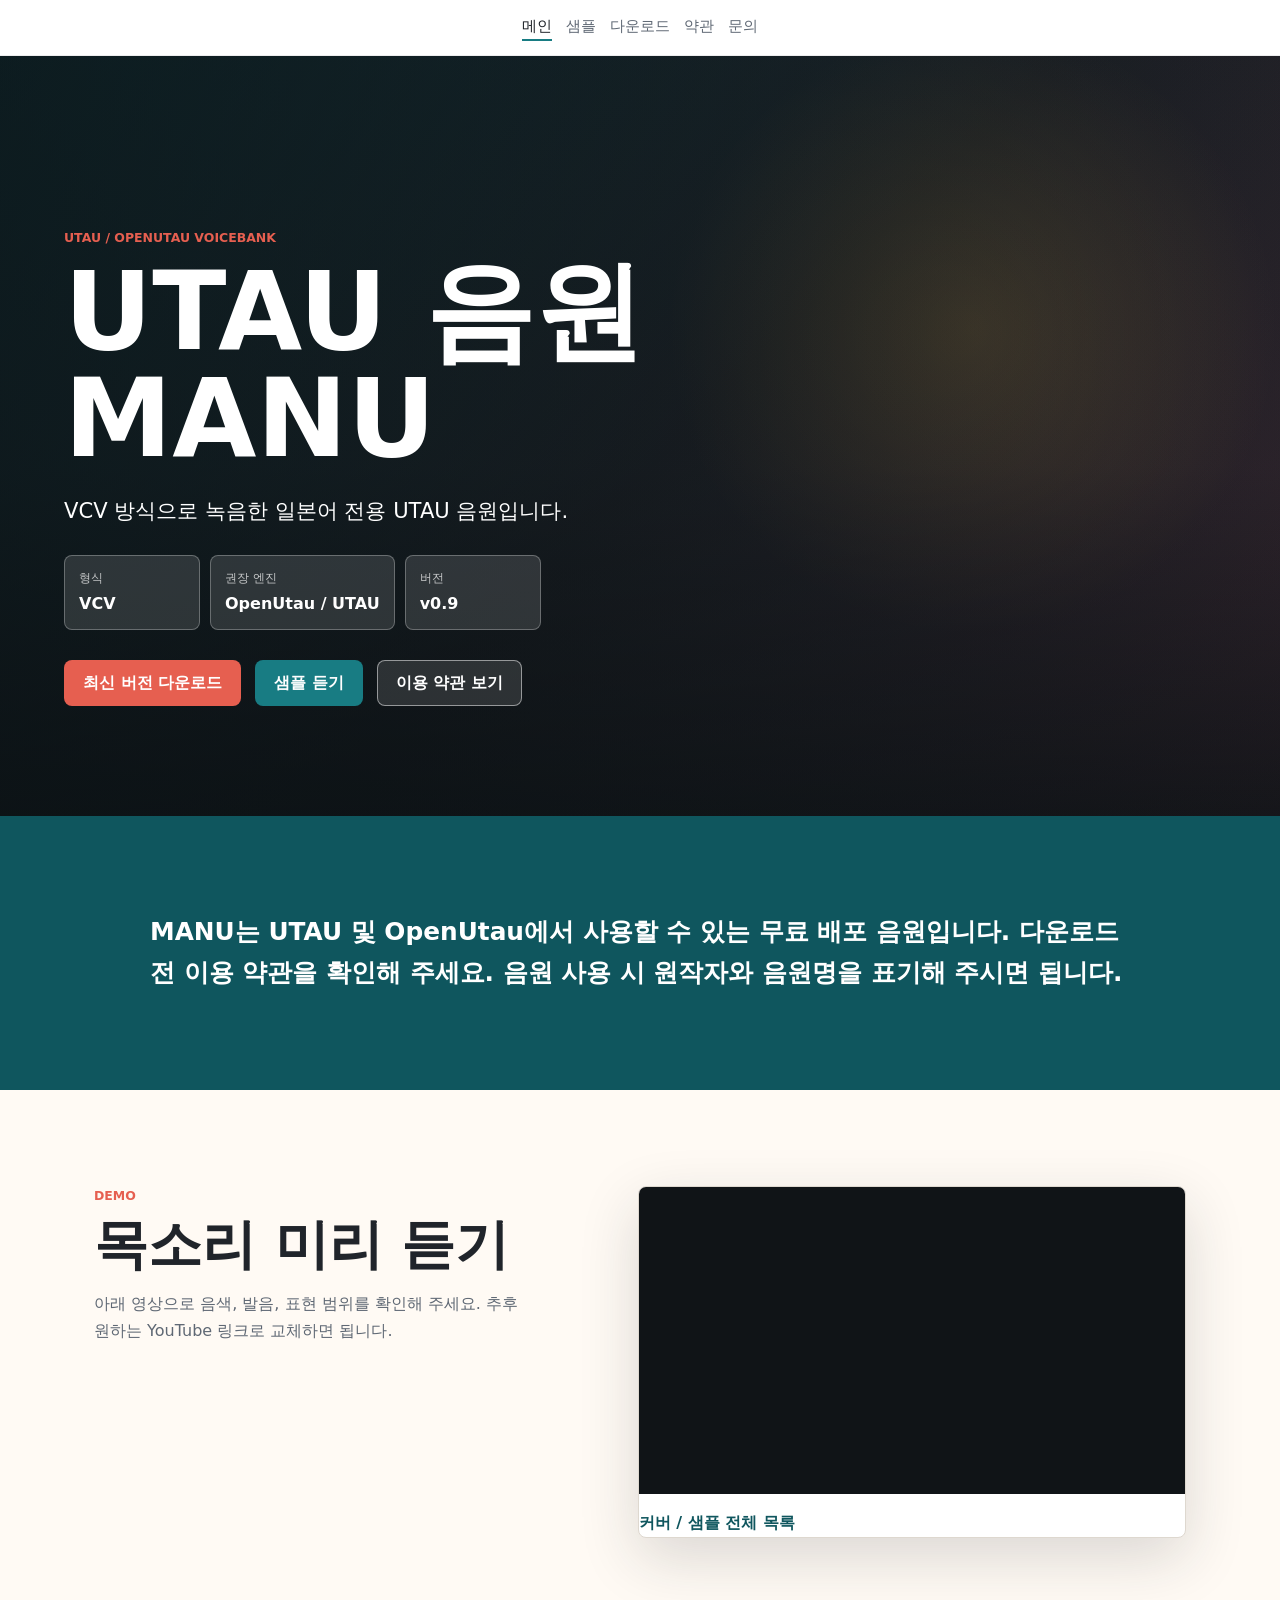
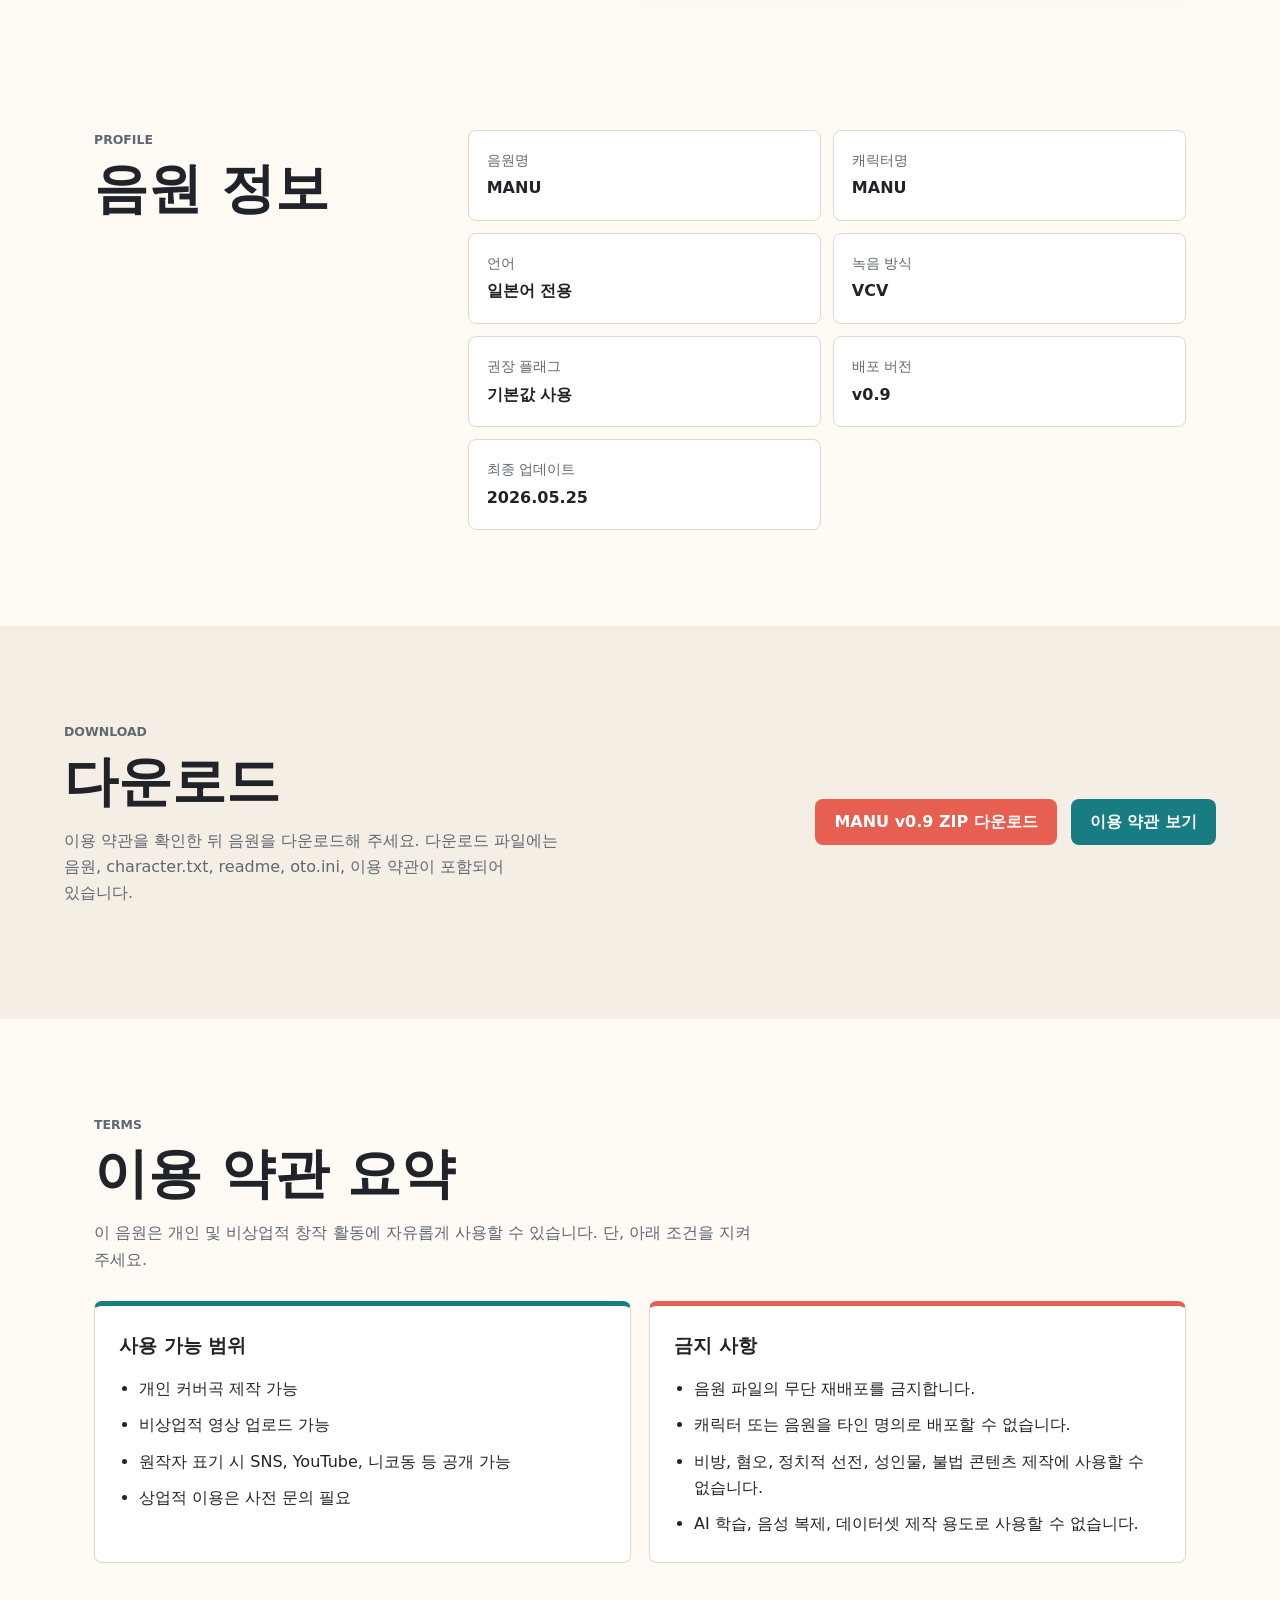
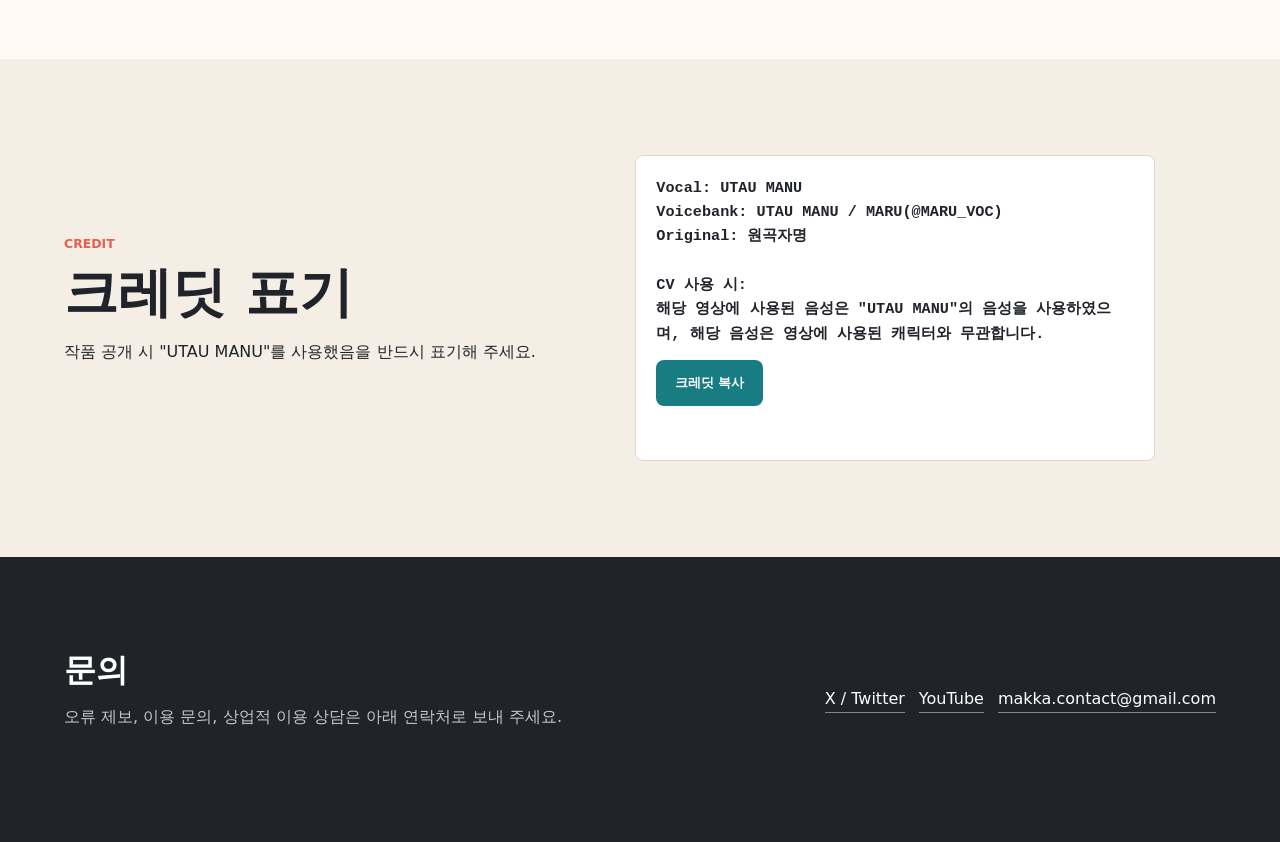
==== index.html @ 4cd12cfb "main" ====
<!doctype html>
<html lang="ko">
  <head>
    <meta charset="utf-8">
    <meta name="viewport" content="width=device-width, initial-scale=1">
    <title>UTAU 음원 MANU 배포</title>
    <meta
      name="description"
      content="UTAU 및 OpenUtau에서 사용할 수 있는 MANU 음원 배포 페이지입니다. 샘플, 다운로드, 이용 약관을 확인하세요."
    >
    <link rel="icon" href="data:image/svg+xml,%3Csvg xmlns='http://www.w3.org/2000/svg' viewBox='0 0 64 64'%3E%3Crect width='64' height='64' rx='12' fill='%23187c83'/%3E%3Cpath d='M20 41V19h7v8h10v-8h7v22h-7v-8H27v8z' fill='white'/%3E%3C/svg%3E">
    <link rel="stylesheet" href="styles.css?v=20260525-header">
  </head>
  <body>
    <header class="site-header">
      <nav class="site-nav" aria-label="주요 메뉴">
        <a href="index.html" aria-current="page">메인</a>
        <a href="sample.html">샘플</a>
        <a href="download.html">다운로드</a>
        <a href="terms.html">약관</a>
        <a href="#contact">문의</a>
      </nav>
    </header>

    <main id="top">
      <section class="hero" aria-labelledby="hero-title">
        <div class="hero-scrim" aria-hidden="true"></div>
        <div class="hero-content">
          <p class="eyebrow">UTAU / OpenUtau Voicebank</p>
          <h1 id="hero-title">UTAU 음원 MANU</h1>
          <p class="hero-copy">
            VCV 방식으로 녹음한 일본어 전용 UTAU 음원입니다.
          </p>
          <dl class="hero-meta" aria-label="음원 요약 정보">
            <div>
              <dt>형식</dt>
              <dd>VCV</dd>
            </div>
            <div>
              <dt>권장 엔진</dt>
              <dd>OpenUtau / UTAU</dd>
            </div>
            <div>
              <dt>버전</dt>
              <dd>v0.9</dd>
            </div>
          </dl>
          <div class="hero-actions" aria-label="주요 동작">
            <a class="button primary" href="download.html">최신 버전 다운로드</a>
            <a class="button secondary" href="sample.html">샘플 듣기</a>
            <a class="button ghost" href="terms.html">이용 약관 보기</a>
          </div>
        </div>
      </section>

      <section class="intro band" aria-label="배포 안내">
        <p>
          MANU는 UTAU 및 OpenUtau에서 사용할 수 있는 무료 배포 음원입니다.
          다운로드 전 이용 약관을 확인해 주세요. 음원 사용 시 원작자와 음원명을 표기해 주시면 됩니다.
        </p>
      </section>

      <section class="section two-column" id="demo" aria-labelledby="demo-title">
        <div>
          <p class="eyebrow">Demo</p>
          <h2 id="demo-title">목소리 미리 듣기</h2>
          <p class="section-copy">
            아래 영상으로 음색, 발음, 표현 범위를 확인해 주세요. 추후 원하는 YouTube 링크로 교체하면 됩니다.
          </p>
        </div>
        <div class="demo-panel">
          <div class="video-frame">
            <iframe
              width="560"
              height="315"
              src="https://www.youtube.com/embed/"
              title="MANU_DEMO"
              frameborder="0"
              allow="accelerometer; autoplay; clipboard-write; encrypted-media; gyroscope; picture-in-picture; web-share"
              referrerpolicy="strict-origin-when-cross-origin"
              allowfullscreen
            ></iframe>
          </div>
          <div class="link-row">
            <a href="sample.html" aria-label="MANU 커버 및 샘플 전체 목록 보기">커버 / 샘플 전체 목록</a>
          </div>
        </div>
      </section>

      <section class="section info-grid" aria-labelledby="info-title">
        <div class="section-heading">
          <p class="eyebrow">Profile</p>
          <h2 id="info-title">음원 정보</h2>
        </div>
        <dl class="spec-list">
          <div><dt>음원명</dt><dd>MANU</dd></div>
          <div><dt>캐릭터명</dt><dd>MANU</dd></div>
          <div><dt>언어</dt><dd>일본어 전용</dd></div>
          <div><dt>녹음 방식</dt><dd>VCV</dd></div>
          <div><dt>권장 플래그</dt><dd>기본값 사용</dd></div>
          <div><dt>배포 버전</dt><dd>v0.9</dd></div>
          <div><dt>최종 업데이트</dt><dd>2026.05.25</dd></div>
        </dl>
      </section>

      <section class="section download-band" id="download" aria-labelledby="download-title">
        <div>
          <p class="eyebrow">Download</p>
          <h2 id="download-title">다운로드</h2>
          <p>
            이용 약관을 확인한 뒤 음원을 다운로드해 주세요. 다운로드 파일에는 음원, character.txt,
            readme, oto.ini, 이용 약관이 포함되어 있습니다.
          </p>
        </div>
        <div class="download-actions">
          <a class="button primary" href="download.html">
            MANU v0.9 ZIP 다운로드
          </a>
          <a class="button secondary" href="terms.html">이용 약관 보기</a>
        </div>
      </section>

      <section class="section terms" id="terms" aria-labelledby="terms-title">
        <div class="section-heading">
          <p class="eyebrow">Terms</p>
          <h2 id="terms-title">이용 약관 요약</h2>
          <p>
            이 음원은 개인 및 비상업적 창작 활동에 자유롭게 사용할 수 있습니다. 단, 아래 조건을 지켜 주세요.
          </p>
        </div>
        <div class="terms-grid">
          <article class="rule-card allowed">
            <h3>사용 가능 범위</h3>
            <ul>
              <li>개인 커버곡 제작 가능</li>
              <li>비상업적 영상 업로드 가능</li>
              <li>원작자 표기 시 SNS, YouTube, 니코동 등 공개 가능</li>
              <li>상업적 이용은 사전 문의 필요</li>
            </ul>
          </article>
          <article class="rule-card denied">
            <h3>금지 사항</h3>
            <ul>
              <li>음원 파일의 무단 재배포를 금지합니다.</li>
              <li>캐릭터 또는 음원을 타인 명의로 배포할 수 없습니다.</li>
              <li>비방, 혐오, 정치적 선전, 성인물, 불법 콘텐츠 제작에 사용할 수 없습니다.</li>
              <li>AI 학습, 음성 복제, 데이터셋 제작 용도로 사용할 수 없습니다.</li>
            </ul>
          </article>
        </div>
      </section>

      <section class="section credit-band" aria-labelledby="credit-title">
        <div>
          <p class="eyebrow">Credit</p>
          <h2 id="credit-title">크레딧 표기</h2>
          <p>작품 공개 시 "UTAU MANU"를 사용했음을 반드시 표기해 주세요.</p>
        </div>
        <div class="credit-box">
          <pre id="creditText">Vocal: UTAU MANU
Voicebank: UTAU MANU / MARU(@MARU_VOC)
Original: 원곡자명

CV 사용 시:
해당 영상에 사용된 음성은 "UTAU MANU"의 음성을 사용하였으며, 해당 음성은 영상에 사용된 캐릭터와 무관합니다.</pre>
          <button class="button secondary" type="button" id="copyCredit">크레딧 복사</button>
          <p class="copy-status" id="copyStatus" role="status" aria-live="polite"></p>
        </div>
      </section>
    </main>

    <footer class="site-footer" id="contact">
      <div>
        <h2>문의</h2>
        <p>오류 제보, 이용 문의, 상업적 이용 상담은 아래 연락처로 보내 주세요.</p>
      </div>
      <address class="contact-links">
        <a href="https://x.com/MARU_VOC" target="_blank" rel="noreferrer">X / Twitter</a>
        <a href="https://www.youtube.com/" target="_blank" rel="noreferrer">YouTube</a>
        <a href="mailto:makka.contact@gmail.com">makka.contact@gmail.com</a>
      </address>
    </footer>

    <script src="script.js?v=20260525-filecheck"></script>
  </body>
</html>
---- styles.css ----
:root {
  --ink: #20242a;
  --muted: #5f6874;
  --paper: #fffaf4;
  --panel: #ffffff;
  --teal: #187c83;
  --teal-deep: #0f565e;
  --coral: #e65f50;
  --yellow: #f2bd4b;
  --line: #ded8cf;
  --shadow: 0 20px 60px rgba(32, 36, 42, 0.16);
}

* {
  box-sizing: border-box;
}

html {
  scroll-behavior: smooth;
}

body {
  margin: 0;
  color: var(--ink);
  background: var(--paper);
  font-family: "Pretendard", "Noto Sans KR", "Apple SD Gothic Neo", system-ui, sans-serif;
  line-height: 1.65;
  opacity: 1;
  transform: translateY(0);
  transition:
    opacity 220ms ease,
    transform 220ms ease;
}

@starting-style {
  body {
    opacity: 0;
    transform: translateY(8px);
  }
}

body.is-leaving {
  opacity: 0;
  transform: translateY(-8px);
}

html.is-glitching::before,
html.is-glitching::after {
  position: fixed;
  inset: 0;
  z-index: 9999;
  content: "";
  pointer-events: none;
}

html.is-glitching::before {
  background:
    linear-gradient(90deg, rgba(230, 95, 80, 0.18), transparent 18%, rgba(24, 124, 131, 0.2) 48%, transparent 74%),
    repeating-linear-gradient(0deg, transparent 0 7px, rgba(255, 255, 255, 0.14) 8px, transparent 10px);
  mix-blend-mode: screen;
  opacity: 0.16;
  animation: glitch-flash 220ms steps(2, end) forwards;
}

html.is-glitching::after {
  background:
    linear-gradient(90deg, transparent 0 10%, rgba(255, 255, 255, 0.28) 11%, transparent 13%),
    linear-gradient(90deg, rgba(114, 213, 207, 0.2), rgba(230, 95, 80, 0.16));
  clip-path: inset(42% 0 44% 0);
  opacity: 0.12;
  transform: translateX(-10px);
  animation: glitch-slice 220ms steps(3, end) forwards;
}

@keyframes glitch-flash {
  0% {
    opacity: 0.18;
    transform: translateX(0);
  }

  32% {
    opacity: 0.38;
    transform: translateX(3px);
  }

  58% {
    opacity: 0.22;
    transform: translateX(-2px);
  }

  100% {
    opacity: 0;
    transform: translateX(0);
  }
}

@keyframes glitch-slice {
  0% {
    opacity: 0.12;
    clip-path: inset(18% 0 74% 0);
    transform: translateX(-10px);
  }

  38% {
    opacity: 0.42;
    clip-path: inset(44% 0 43% 0);
    transform: translateX(12px);
  }

  72% {
    opacity: 0.22;
    clip-path: inset(64% 0 26% 0);
    transform: translateX(-6px);
  }

  100% {
    opacity: 0;
    clip-path: inset(42% 0 44% 0);
    transform: translateX(0);
  }
}

a {
  color: inherit;
  text-decoration: none;
}

a:hover {
  text-decoration: underline;
}

:focus-visible {
  outline: 3px solid var(--yellow);
  outline-offset: 4px;
}

.site-header {
  position: sticky;
  top: 0;
  z-index: 20;
  display: flex;
  align-items: center;
  justify-content: center;
  gap: 24px;
  padding: 14px clamp(18px, 4vw, 56px);
  background: #fff;
  border-bottom: 1px solid rgba(32, 36, 42, 0.08);
  backdrop-filter: blur(14px);
}

.site-nav,
.hero-actions,
.download-actions,
.link-row,
.contact-links {
  display: flex;
  align-items: center;
  gap: 14px;
}

.site-nav {
  flex-wrap: wrap;
  justify-content: center;
  font-size: 0.95rem;
  color: var(--muted);
}

.site-nav a {
  border-bottom: 2px solid transparent;
  transition:
    border-color 180ms ease,
    color 180ms ease;
}

.site-nav a:hover,
.site-nav a[aria-current="page"] {
  color: var(--ink);
  border-color: var(--teal);
  text-decoration: none;
}

.hero {
  position: relative;
  min-height: min(760px, calc(100svh - 64px));
  display: grid;
  align-items: end;
  overflow: hidden;
  background:
    radial-gradient(circle at 76% 36%, rgba(242, 189, 75, 0.22), transparent 28%),
    linear-gradient(135deg, #123c43 0%, #20242a 52%, #3e2933 100%);
}

.hero-scrim {
  position: absolute;
  inset: 0;
  width: 100%;
  height: 100%;
}

.hero-scrim {
  background:
    linear-gradient(90deg, rgba(11, 17, 20, 0.72) 0%, rgba(11, 17, 20, 0.48) 46%, rgba(11, 17, 20, 0.16) 100%),
    linear-gradient(0deg, rgba(11, 17, 20, 0.76) 0%, rgba(11, 17, 20, 0.08) 46%);
}

.hero-content {
  position: relative;
  max-width: 980px;
  padding: clamp(54px, 9vw, 110px) clamp(20px, 5vw, 72px);
  color: #fff;
}

.eyebrow {
  margin: 0 0 10px;
  color: var(--coral);
  font-size: 0.78rem;
  font-weight: 800;
  letter-spacing: 0;
  text-transform: uppercase;
}

h1,
h2,
h3,
p,
li,
dt,
dd {
  word-break: keep-all;
  overflow-wrap: normal;
}

a,
button,
.button,
.site-nav a {
  word-break: keep-all;
  overflow-wrap: normal;
  white-space: nowrap;
}

h1 {
  max-width: 900px;
  margin: 0;
  font-size: clamp(3rem, 10vw, 6.8rem);
  line-height: 0.98;
  letter-spacing: 0;
}

h2 {
  margin: 0;
  font-size: clamp(2rem, 4.5vw, 3.35rem);
  line-height: 1.1;
  letter-spacing: 0;
}

h3 {
  margin: 0 0 8px;
  font-size: 1.2rem;
}

.hero-copy {
  max-width: 680px;
  margin: 22px 0 0;
  font-size: clamp(1.05rem, 2vw, 1.32rem);
}

.hero-meta {
  display: flex;
  flex-wrap: wrap;
  gap: 10px;
  margin: 26px 0 0;
}

.hero-meta div {
  min-width: 136px;
  padding: 12px 14px;
  background: rgba(255, 255, 255, 0.13);
  border: 1px solid rgba(255, 255, 255, 0.28);
  border-radius: 8px;
}

.hero-meta dt {
  color: rgba(255, 255, 255, 0.72);
  font-size: 0.78rem;
}

.hero-meta dd {
  margin: 2px 0 0;
  font-weight: 800;
}

.button {
  display: inline-flex;
  min-height: 46px;
  align-items: center;
  justify-content: center;
  padding: 11px 18px;
  border: 1px solid transparent;
  border-radius: 8px;
  font-weight: 800;
  text-align: center;
  line-height: 1.25;
  cursor: pointer;
}

.button[aria-disabled="true"] {
  cursor: not-allowed;
  opacity: 0.48;
}

.primary {
  color: #fff;
  background: var(--coral);
}

.secondary {
  color: #fff;
  background: var(--teal);
}

.ghost {
  color: #fff;
  border-color: rgba(255, 255, 255, 0.5);
  background: rgba(255, 255, 255, 0.12);
}

.ghost.dark {
  color: var(--ink);
  border-color: var(--line);
  background: transparent;
}

.hero-actions,
.download-actions {
  flex-wrap: wrap;
  margin-top: 30px;
}

.band,
.section,
.site-footer {
  padding: clamp(56px, 8vw, 96px) clamp(20px, 5vw, 72px);
}

.intro {
  background: var(--teal-deep);
  color: #fff;
}

.intro p {
  max-width: 980px;
  margin: 0 auto;
  font-size: clamp(1.1rem, 2.2vw, 1.55rem);
  font-weight: 700;
}

.section {
  max-width: 1220px;
  margin: 0 auto;
}

.two-column {
  display: grid;
  grid-template-columns: minmax(0, 0.86fr) minmax(300px, 1fr);
  gap: clamp(28px, 6vw, 72px);
  align-items: start;
}

.section-copy,
.section-heading p,
.download-band p,
.site-footer p {
  max-width: 680px;
  color: var(--muted);
}

.demo-panel,
.rule-card,
.credit-box,
.admin-panel,
.sample-form {
  background: var(--panel);
  border: 1px solid var(--line);
  border-radius: 8px;
  box-shadow: var(--shadow);
}

.demo-panel {
  overflow: hidden;
}

.sample-list {
  display: grid;
  gap: 18px;
}

.sample-card {
  overflow: hidden;
}

.sample-card-body {
  padding: 18px;
}

.sample-card-body h2 {
  font-size: clamp(1.28rem, 2vw, 1.72rem);
}

.sample-card-body p {
  margin: 8px 0 0;
  color: var(--muted);
}

.sample-card-meta {
  display: block;
  margin-top: 10px;
  color: var(--teal-deep);
  font-size: 0.86rem;
  font-weight: 800;
}

.video-frame {
  aspect-ratio: 16 / 9;
  width: 100%;
  background: #101417;
}

.video-frame iframe {
  display: block;
  width: 100%;
  height: 100%;
  border: 0;
}

.link-row {
  flex-wrap: wrap;
  margin-top: 16px;
  color: var(--teal-deep);
  font-weight: 800;
}

.info-grid {
  display: grid;
  grid-template-columns: minmax(220px, 0.42fr) minmax(0, 1fr);
  gap: clamp(28px, 6vw, 72px);
}

.spec-list {
  display: grid;
  grid-template-columns: repeat(2, minmax(0, 1fr));
  gap: 12px;
  margin: 0;
}

.spec-list div {
  padding: 18px;
  background: #fff;
  border: 1px solid var(--line);
  border-radius: 8px;
}

.spec-list dt {
  color: var(--muted);
  font-size: 0.86rem;
}

.spec-list dd {
  margin: 4px 0 0;
  font-weight: 800;
}

.download-band,
.credit-band {
  max-width: none;
  display: grid;
  grid-template-columns: minmax(320px, 0.86fr) minmax(360px, 1fr);
  gap: clamp(28px, 6vw, 72px);
  align-items: center;
  background: #f4eee4;
}

.download-actions {
  min-width: 0;
  justify-content: flex-end;
  margin: 0;
}

.download-gate {
  flex-basis: 100%;
  max-width: none;
  margin: 0;
  color: var(--teal-deep);
  font-size: 0.92rem;
  font-weight: 800;
}

.terms-grid {
  display: grid;
  grid-template-columns: repeat(2, minmax(0, 1fr));
  gap: 18px;
  margin-top: 28px;
}

.terms-summary {
  margin-bottom: 30px;
}

.terms-document {
  display: grid;
  gap: 18px;
  margin-top: 30px;
}

.terms-block {
  padding: clamp(20px, 4vw, 32px);
  background: #fff;
  border: 1px solid var(--line);
  border-radius: 8px;
}

.terms-block h2 {
  font-size: clamp(1.55rem, 3vw, 2.35rem);
}

.terms-block h3 {
  margin-top: 28px;
  color: var(--teal-deep);
}

.terms-block p,
.terms-block li {
  max-width: 980px;
}

.terms-block ul {
  margin: 14px 0 0;
  padding-left: 22px;
}

.terms-block li + li {
  margin-top: 10px;
}

.terms-block ul ul {
  margin-top: 8px;
}

.terms-block blockquote {
  margin: 16px 0 0;
  padding: 16px 18px;
  color: var(--ink);
  background: #f4eee4;
  border-left: 5px solid var(--teal);
  border-radius: 8px;
  font-weight: 800;
  word-break: keep-all;
}

.rule-card {
  padding: 24px;
  box-shadow: none;
}

.rule-card ul {
  margin: 14px 0 0;
  padding-left: 20px;
}

.rule-card li + li {
  margin-top: 10px;
}

.allowed {
  border-top: 5px solid var(--teal);
}

.denied {
  border-top: 5px solid var(--coral);
}

.credit-box {
  width: min(520px, 100%);
  padding: 20px;
  box-shadow: none;
}

pre {
  margin: 0 0 14px;
  white-space: pre-wrap;
  word-break: break-word;
  font: 700 0.95rem/1.6 "Consolas", "Courier New", monospace;
}

.copy-status {
  min-height: 1.5em;
  margin: 10px 0 0;
  color: var(--teal-deep);
  font-weight: 800;
}

.site-footer {
  display: flex;
  justify-content: space-between;
  gap: 30px;
  color: #fff;
  background: #20242a;
}

.site-footer h2 {
  font-size: 2rem;
}

.site-footer p {
  color: rgba(255, 255, 255, 0.74);
}

.contact-links {
  flex-wrap: wrap;
  justify-content: flex-end;
  font-style: normal;
}

.contact-links a {
  color: #fff;
  border-bottom: 1px solid rgba(255, 255, 255, 0.45);
}

.admin-layout {
  display: grid;
  grid-template-columns: minmax(300px, 0.8fr) minmax(360px, 1fr);
  gap: clamp(28px, 6vw, 72px);
  align-items: start;
}

.sample-form,
.admin-panel {
  padding: 22px;
  box-shadow: none;
}

.sample-form {
  display: grid;
  gap: 16px;
  margin-top: 28px;
}

.sample-form label,
.export-box {
  display: grid;
  gap: 8px;
  color: var(--muted);
  font-size: 0.88rem;
  font-weight: 800;
}

.sample-form input,
.sample-form textarea,
.export-box textarea {
  width: 100%;
  border: 1px solid var(--line);
  border-radius: 8px;
  padding: 12px 14px;
  color: var(--ink);
  background: #fff;
  font: inherit;
}

.sample-form textarea,
.export-box textarea {
  resize: vertical;
}

.admin-panel-heading {
  display: flex;
  align-items: center;
  justify-content: space-between;
  gap: 18px;
  margin-bottom: 18px;
}

.admin-panel-heading h2 {
  font-size: clamp(1.45rem, 2.4vw, 2rem);
}

.admin-panel-heading span {
  color: var(--teal-deep);
  font-weight: 900;
}

.admin-sample-list {
  display: grid;
  gap: 12px;
}

.admin-sample-item {
  display: grid;
  gap: 12px;
  padding: 14px;
  border: 1px solid var(--line);
  border-radius: 8px;
  background: #fffaf4;
}

.admin-sample-item h3 {
  margin: 0;
}

.admin-sample-item p {
  margin: 0;
  color: var(--muted);
}

.admin-item-actions,
.admin-actions {
  display: flex;
  flex-wrap: wrap;
  gap: 10px;
}

.admin-item-actions .button,
.admin-actions .button {
  min-height: 40px;
  padding: 9px 13px;
}

.export-box {
  margin-top: 18px;
}

@media (max-width: 860px) {
  .site-header,
  .site-footer {
    align-items: center;
    flex-direction: column;
  }

  .site-nav {
    justify-content: center;
  }

  .contact-links {
    justify-content: flex-start;
  }

  .hero {
    min-height: 720px;
  }

  .hero-scrim {
    background: linear-gradient(0deg, rgba(11, 17, 20, 0.84) 0%, rgba(11, 17, 20, 0.34) 100%);
  }

  .two-column,
  .info-grid,
  .admin-layout,
  .download-band,
  .credit-band,
  .terms-grid {
    grid-template-columns: 1fr;
  }

  .download-actions {
    justify-content: flex-start;
  }

  .spec-list {
    grid-template-columns: 1fr;
  }
}

@media (max-width: 480px) {
  .site-header {
    position: static;
  }

  .hero {
    min-height: 680px;
  }

  .hero-content {
    padding-top: 110px;
  }

  .hero-actions,
  .download-actions {
    align-items: stretch;
    flex-direction: column;
  }

  .button {
    width: 100%;
  }
}

@media (prefers-reduced-motion: reduce) {
  html {
    scroll-behavior: auto;
  }

  body {
    opacity: 1;
    transform: none;
    transition: none;
  }

  html.is-glitching::before,
  html.is-glitching::after {
    animation: none;
    opacity: 0;
  }
}
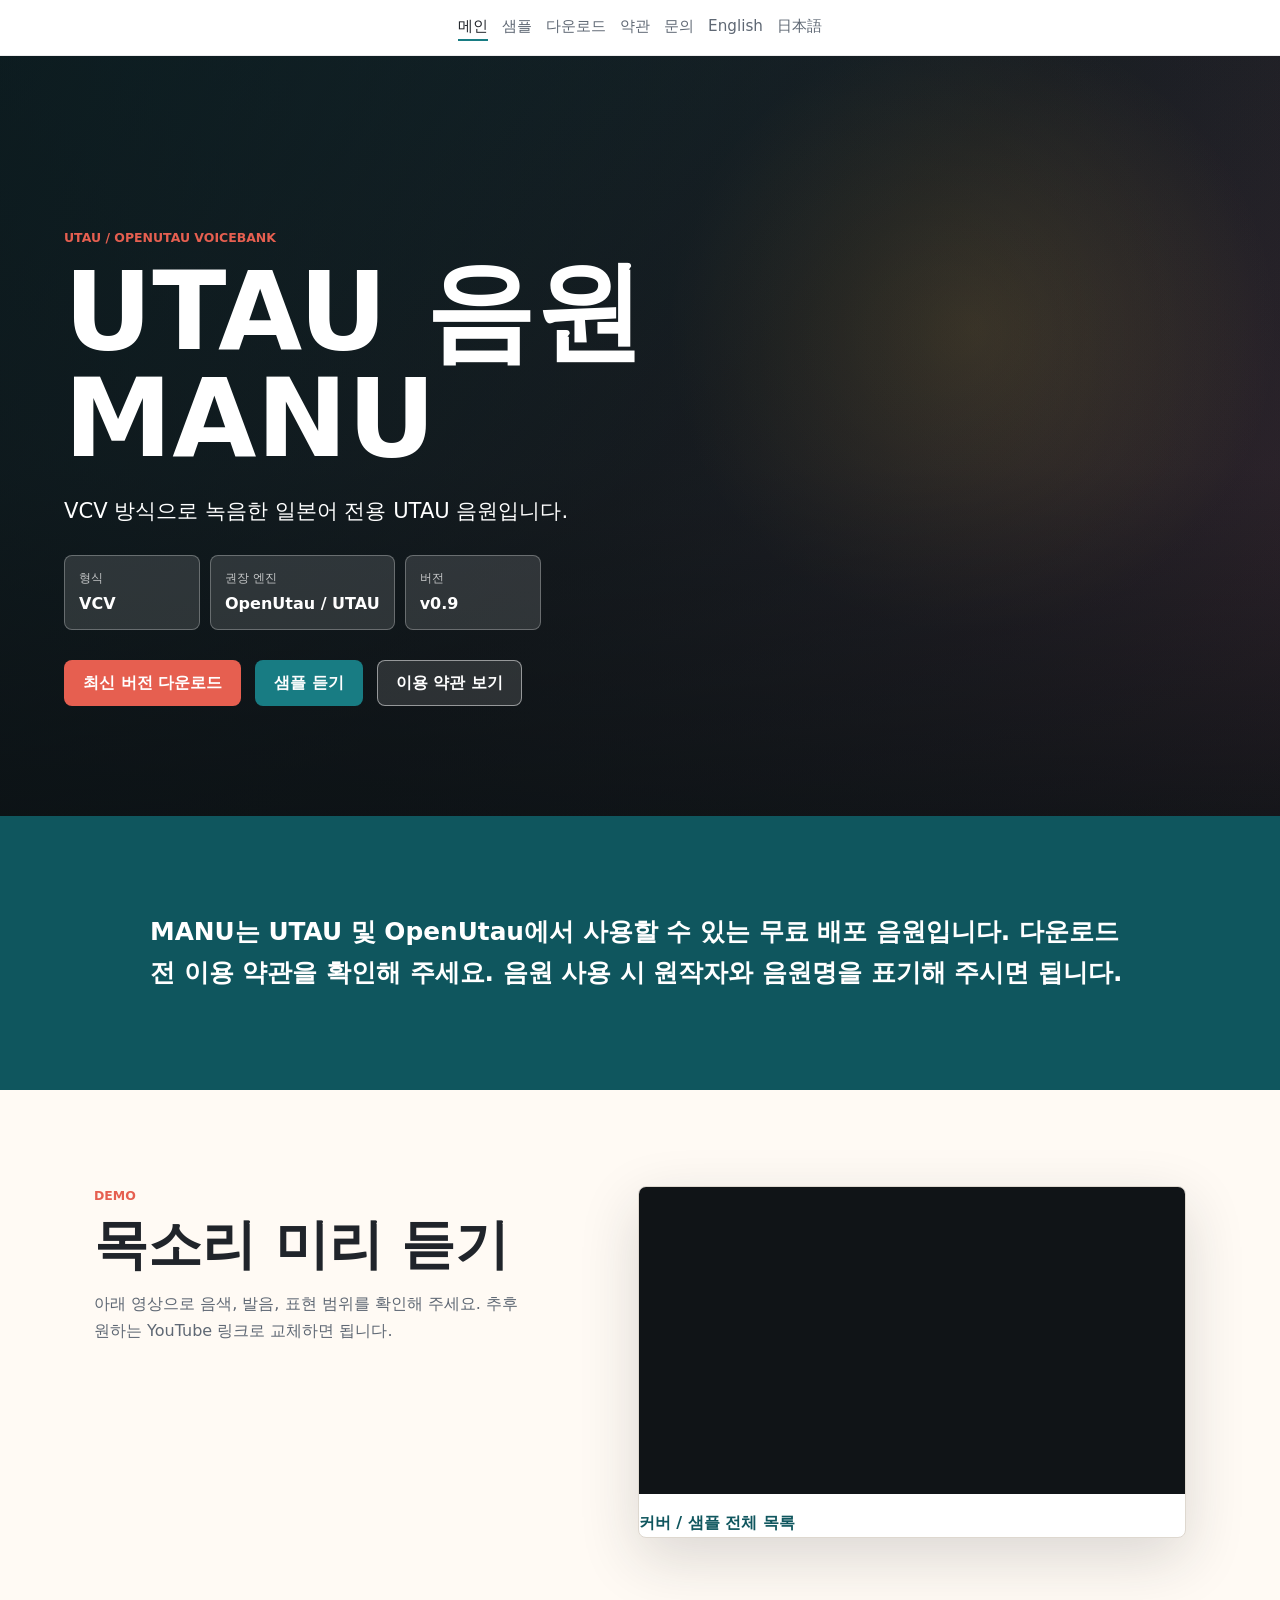
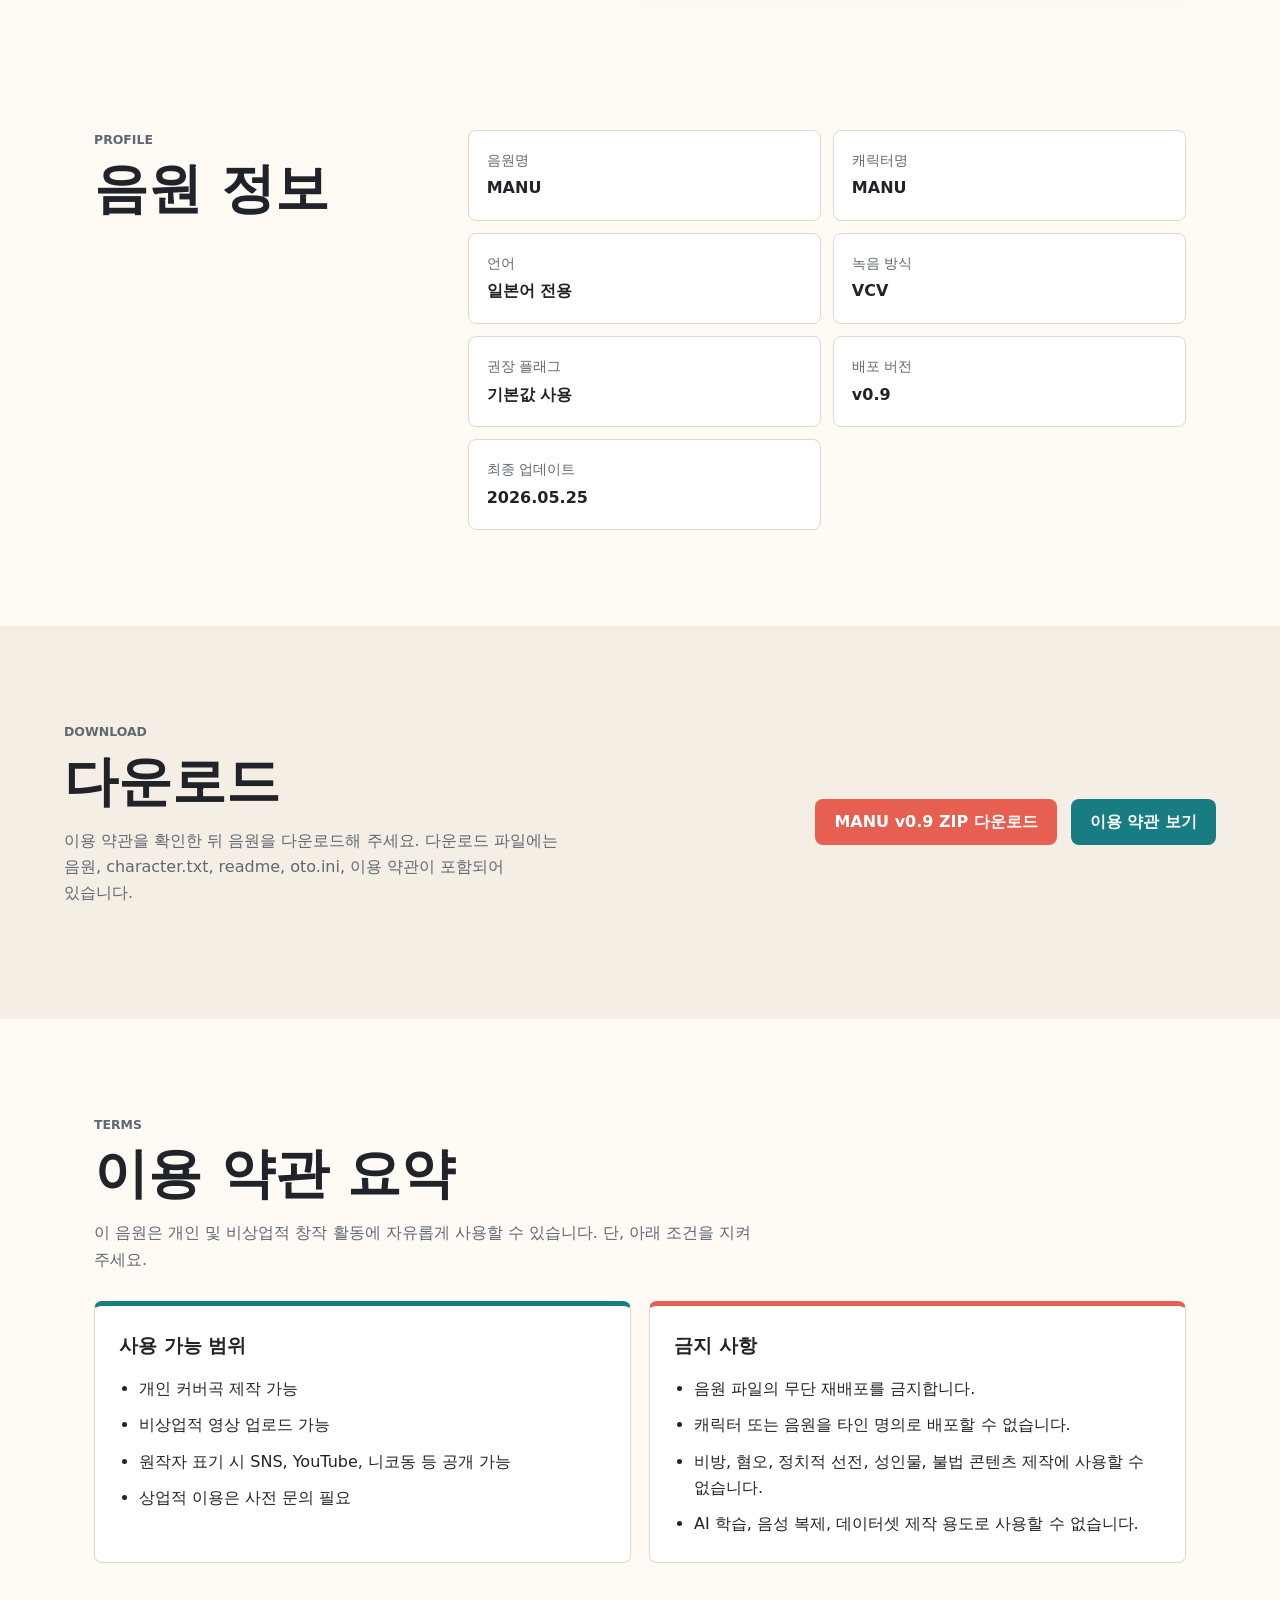
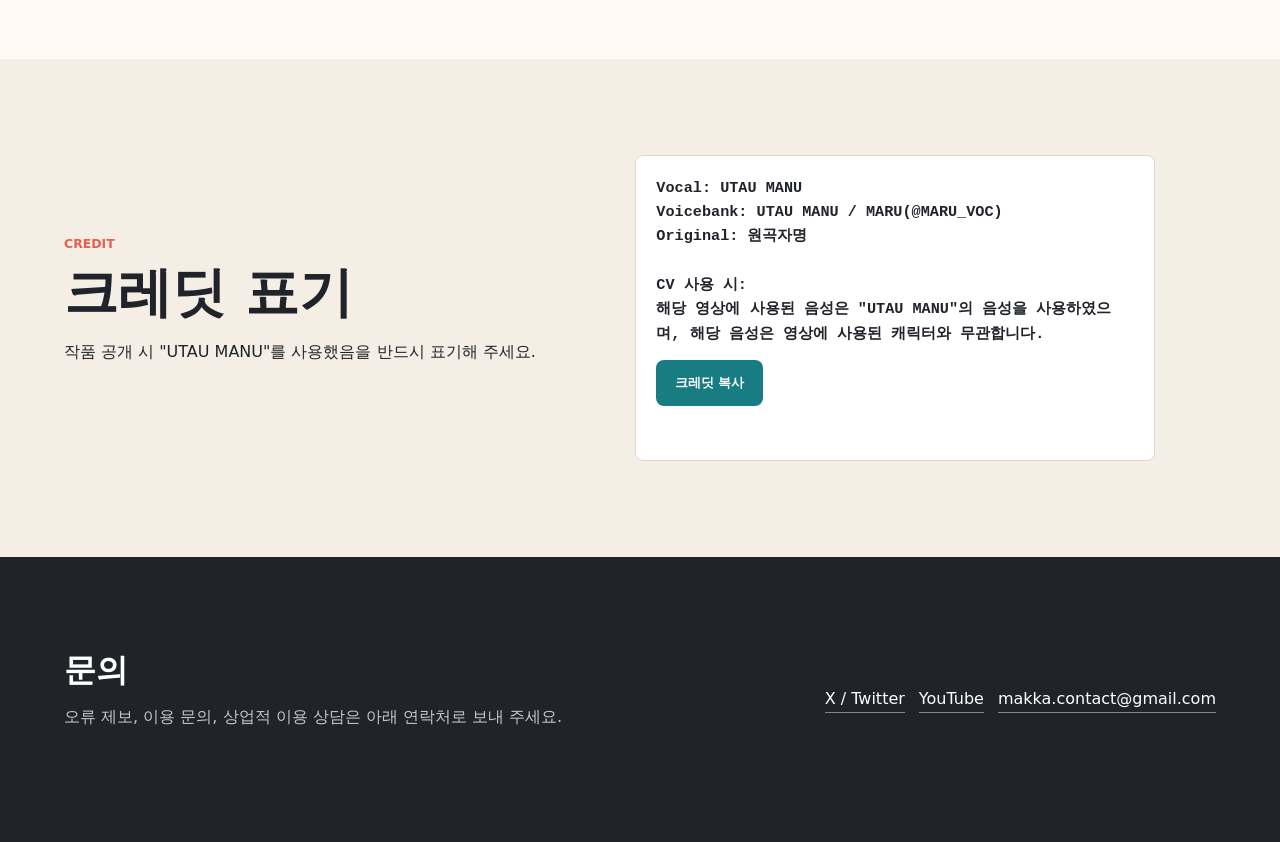
==== commit 65eac456: "Add English & Japanese pages and i18n Add full English and Japanese localized site pages (index, dow" ====
--- a/index.html
+++ b/index.html
@@ -14,11 +14,13 @@
   <body>
     <header class="site-header">
       <nav class="site-nav" aria-label="주요 메뉴">
-        <a href="index.html" aria-current="page">메인</a>
-        <a href="sample.html">샘플</a>
-        <a href="download.html">다운로드</a>
-        <a href="terms.html">약관</a>
+        <a href="./" aria-current="page">메인</a>
+        <a href="sample/">샘플</a>
+        <a href="download/">다운로드</a>
+        <a href="terms/">약관</a>
         <a href="#contact">문의</a>
+        <a href="en/">English</a>
+        <a href="ja/">日本語</a>
       </nav>
     </header>
 
@@ -46,9 +48,9 @@
             </div>
           </dl>
           <div class="hero-actions" aria-label="주요 동작">
-            <a class="button primary" href="download.html">최신 버전 다운로드</a>
-            <a class="button secondary" href="sample.html">샘플 듣기</a>
-            <a class="button ghost" href="terms.html">이용 약관 보기</a>
+            <a class="button primary" href="download/">최신 버전 다운로드</a>
+            <a class="button secondary" href="sample/">샘플 듣기</a>
+            <a class="button ghost" href="terms/">이용 약관 보기</a>
           </div>
         </div>
       </section>
@@ -82,7 +84,7 @@
             ></iframe>
           </div>
           <div class="link-row">
-            <a href="sample.html" aria-label="MANU 커버 및 샘플 전체 목록 보기">커버 / 샘플 전체 목록</a>
+            <a href="sample/" aria-label="MANU 커버 및 샘플 전체 목록 보기">커버 / 샘플 전체 목록</a>
           </div>
         </div>
       </section>
@@ -113,10 +115,10 @@
           </p>
         </div>
         <div class="download-actions">
-          <a class="button primary" href="download.html">
+          <a class="button primary" href="download/">
             MANU v0.9 ZIP 다운로드
           </a>
-          <a class="button secondary" href="terms.html">이용 약관 보기</a>
+          <a class="button secondary" href="terms/">이용 약관 보기</a>
         </div>
       </section>
 
--- a/styles.css
+++ b/styles.css
@@ -486,6 +486,64 @@
   margin: 0;
 }
 
+.download-list-panel {
+  display: grid;
+  gap: 14px;
+  justify-content: stretch;
+}
+
+.download-toolbar {
+  display: flex;
+  flex-wrap: wrap;
+  justify-content: flex-end;
+  gap: 12px;
+}
+
+.download-list {
+  display: grid;
+  gap: 12px;
+  width: 100%;
+}
+
+.download-item {
+  display: grid;
+  grid-template-columns: minmax(0, 1fr) auto;
+  gap: 16px;
+  align-items: center;
+  padding: 16px;
+  background: #fff;
+  border: 1px solid var(--line);
+  border-radius: 8px;
+}
+
+.download-item h2 {
+  margin: 4px 0;
+  font-size: 1.04rem;
+}
+
+.download-item p {
+  margin: 0;
+  font-size: 0.9rem;
+}
+
+.download-version {
+  display: inline-flex;
+  color: var(--teal-deep);
+  font-size: 0.78rem;
+  font-weight: 900;
+  text-transform: uppercase;
+}
+
+.download-item.is-latest {
+  border-color: rgba(24, 124, 131, 0.42);
+}
+
+.download-item .button[aria-disabled="true"] {
+  pointer-events: auto;
+  cursor: not-allowed;
+  opacity: 0.5;
+}
+
 .download-gate {
   flex-basis: 100%;
   max-width: none;
@@ -671,6 +729,18 @@
   resize: vertical;
 }
 
+.file-picker-button {
+  position: relative;
+  overflow: hidden;
+}
+
+.file-picker-button input {
+  position: absolute;
+  inset: 0;
+  opacity: 0;
+  pointer-events: none;
+}
+
 .admin-panel-heading {
   display: flex;
   align-items: center;
@@ -764,6 +834,10 @@
     justify-content: flex-start;
   }
 
+  .download-toolbar {
+    justify-content: flex-start;
+  }
+
   .spec-list {
     grid-template-columns: 1fr;
   }
@@ -788,6 +862,10 @@
     flex-direction: column;
   }
 
+  .download-item {
+    grid-template-columns: 1fr;
+  }
+
   .button {
     width: 100%;
   }
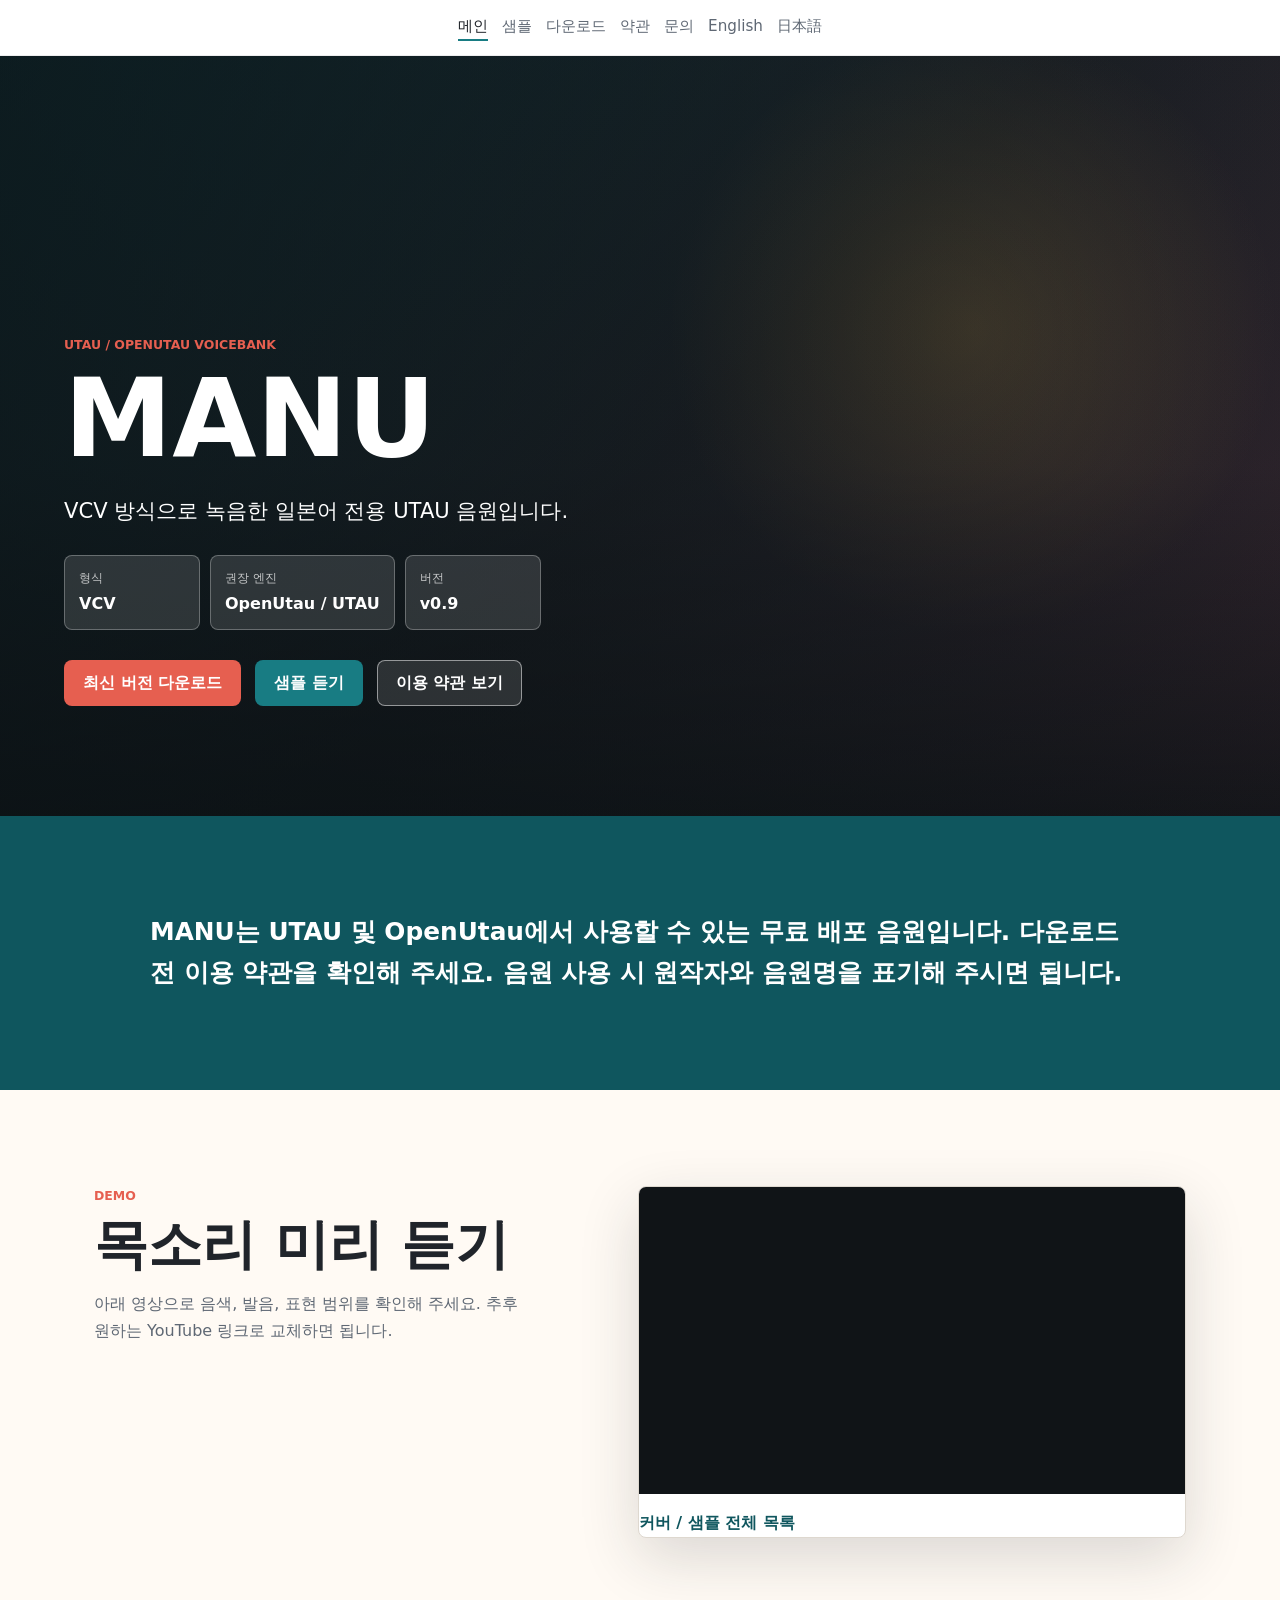
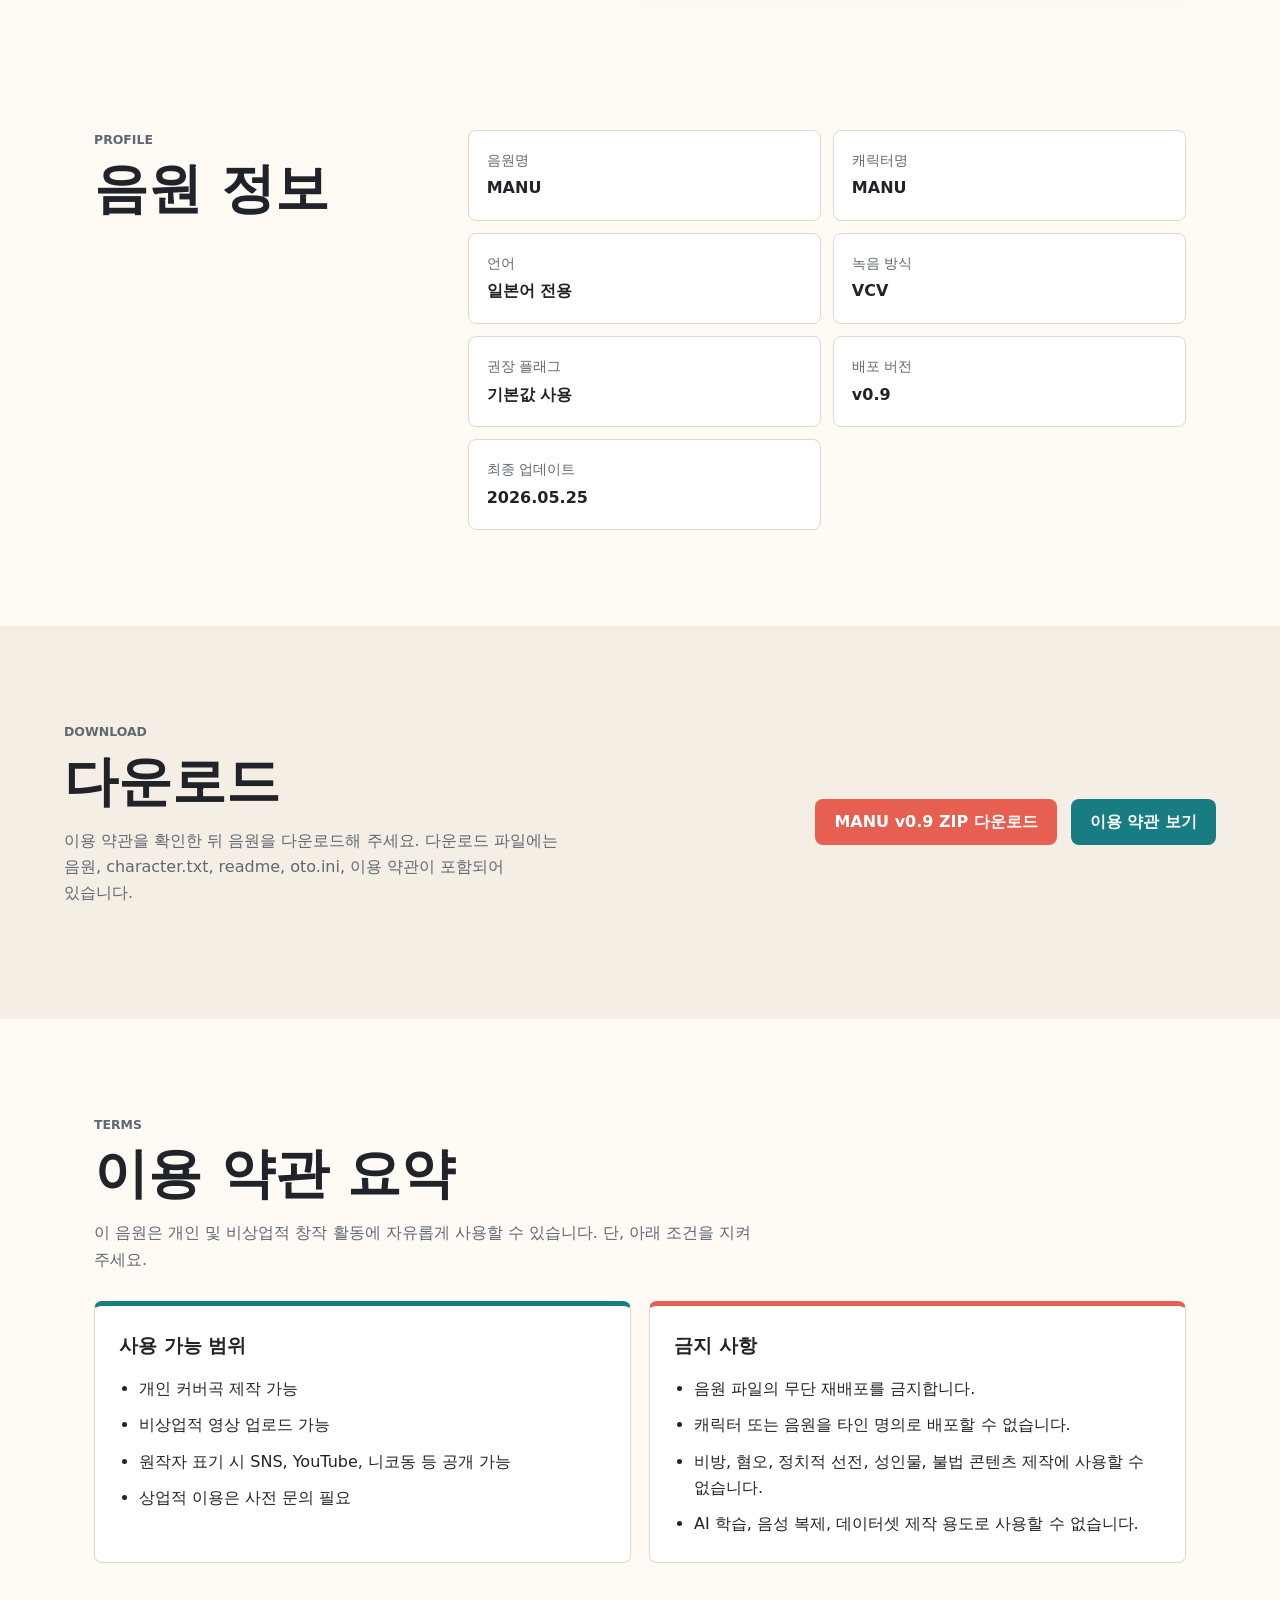
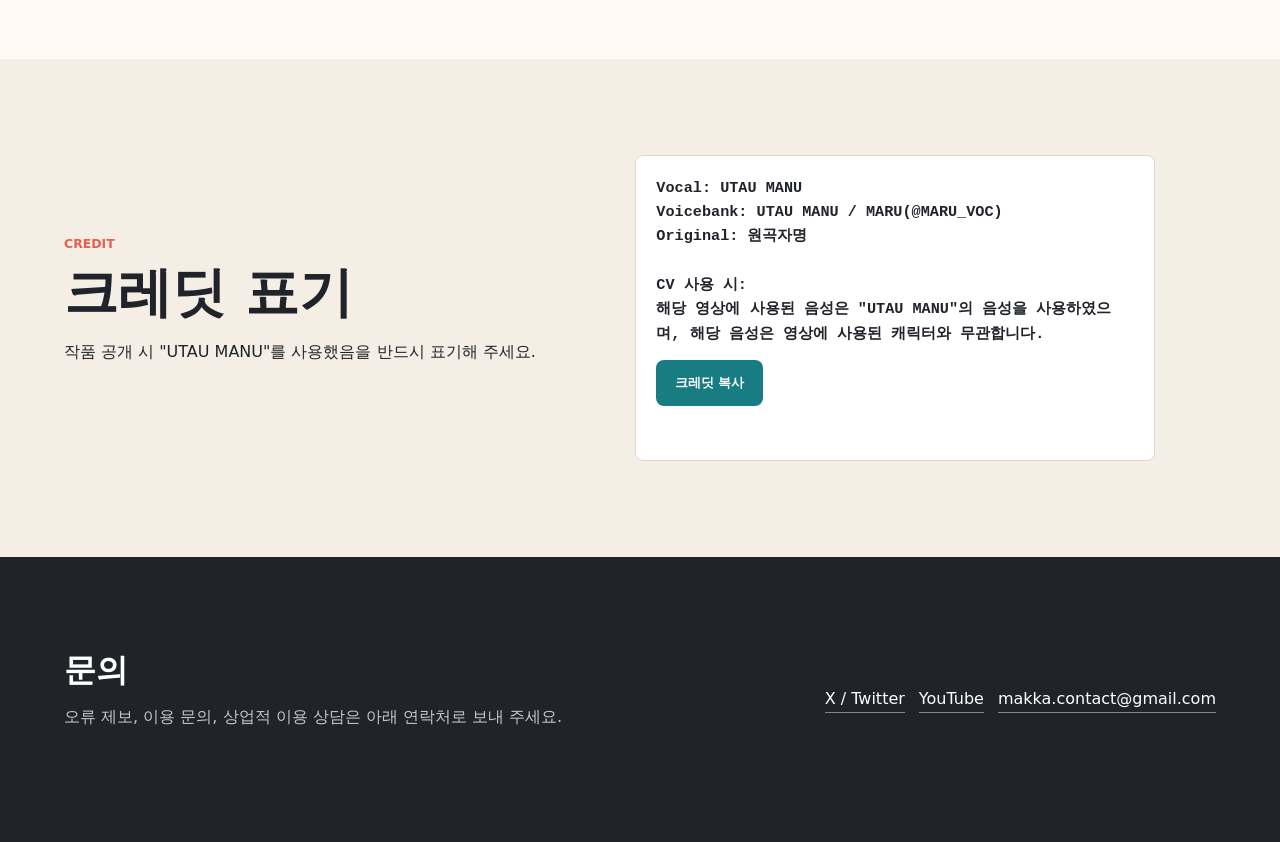
==== commit 2aca958b: "사이트명 변경 사이트명 변경" ====
--- a/index.html
+++ b/index.html
@@ -3,10 +3,10 @@
   <head>
     <meta charset="utf-8">
     <meta name="viewport" content="width=device-width, initial-scale=1">
-    <title>UTAU 음원 MANU 배포</title>
+    <title>MANU</title>
     <meta
       name="description"
-      content="UTAU 및 OpenUtau에서 사용할 수 있는 MANU 음원 배포 페이지입니다. 샘플, 다운로드, 이용 약관을 확인하세요."
+      content="MANU 공식 배포 페이지입니다. 샘플, 다운로드, 이용 약관을 확인하세요."
     >
     <link rel="icon" href="data:image/svg+xml,%3Csvg xmlns='http://www.w3.org/2000/svg' viewBox='0 0 64 64'%3E%3Crect width='64' height='64' rx='12' fill='%23187c83'/%3E%3Cpath d='M20 41V19h7v8h10v-8h7v22h-7v-8H27v8z' fill='white'/%3E%3C/svg%3E">
     <link rel="stylesheet" href="styles.css?v=20260525-header">
@@ -29,7 +29,7 @@
         <div class="hero-scrim" aria-hidden="true"></div>
         <div class="hero-content">
           <p class="eyebrow">UTAU / OpenUtau Voicebank</p>
-          <h1 id="hero-title">UTAU 음원 MANU</h1>
+          <h1 id="hero-title">MANU</h1>
           <p class="hero-copy">
             VCV 방식으로 녹음한 일본어 전용 UTAU 음원입니다.
           </p>
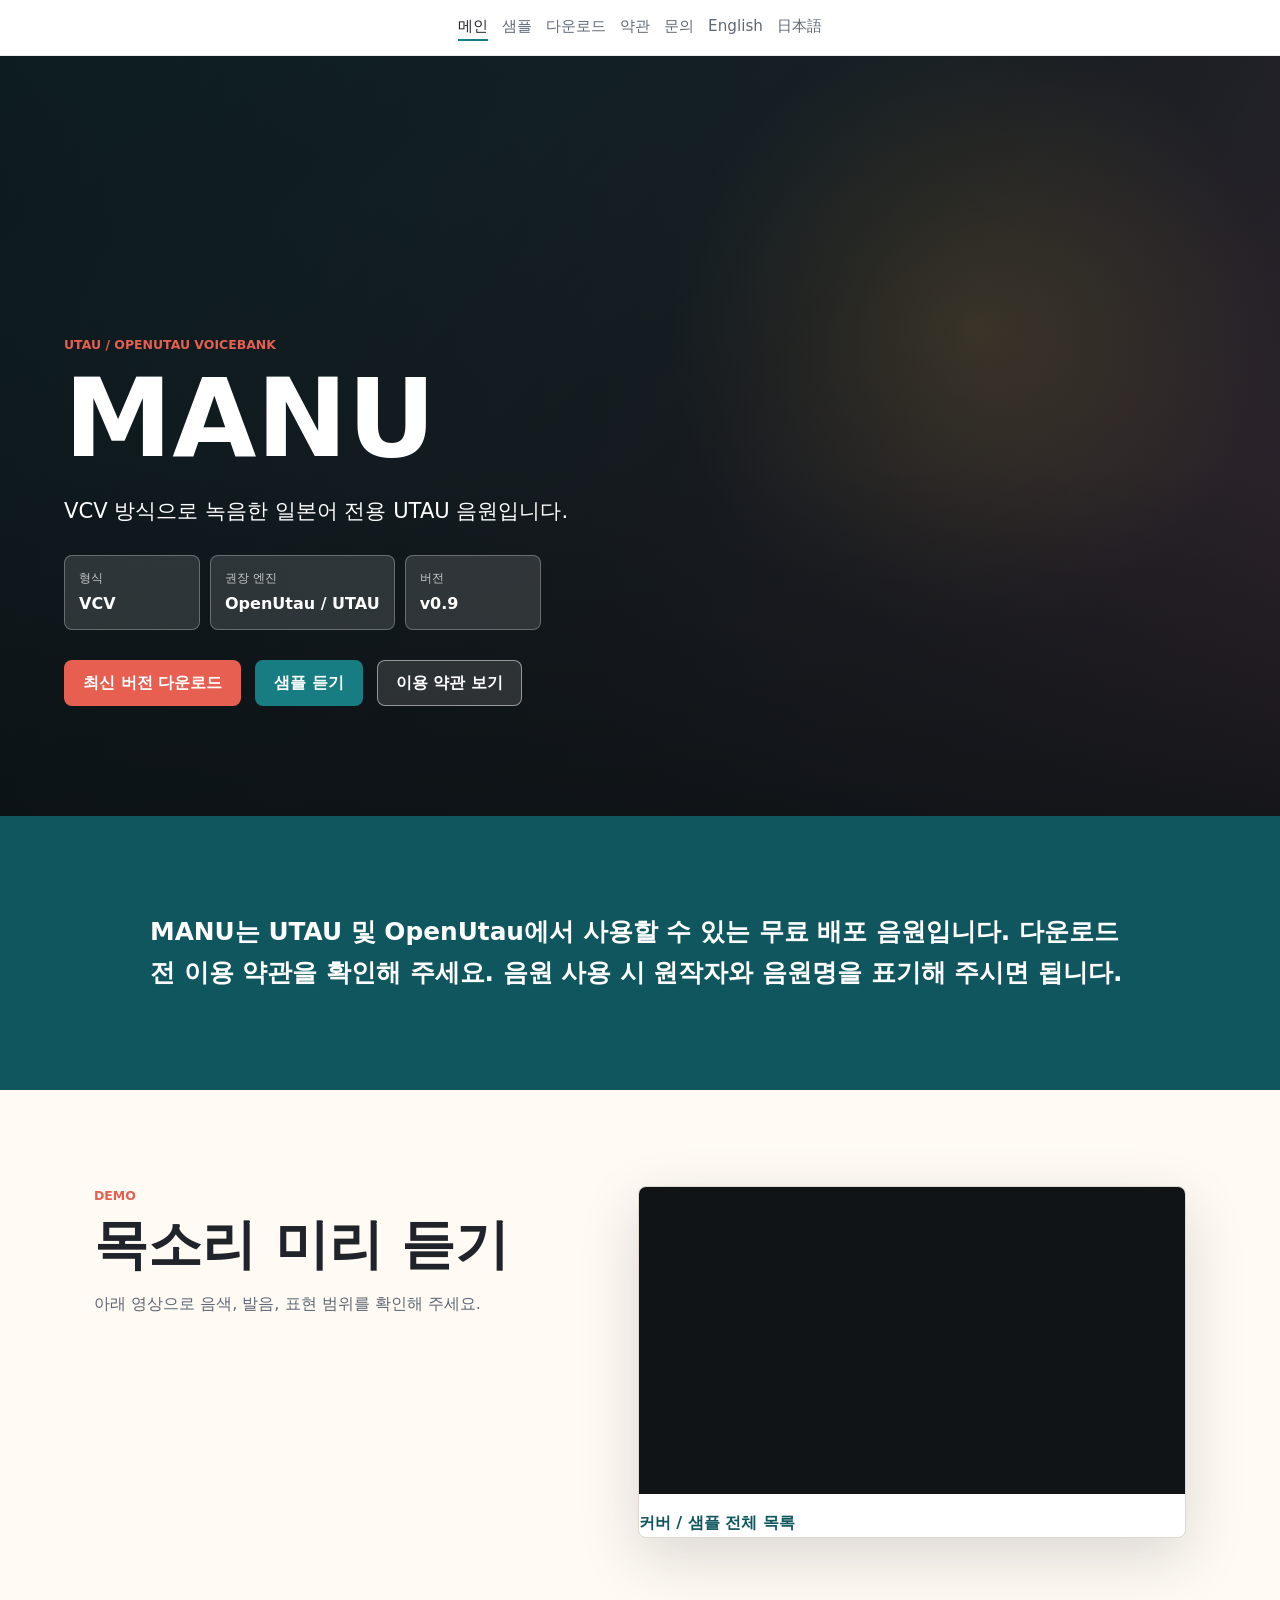
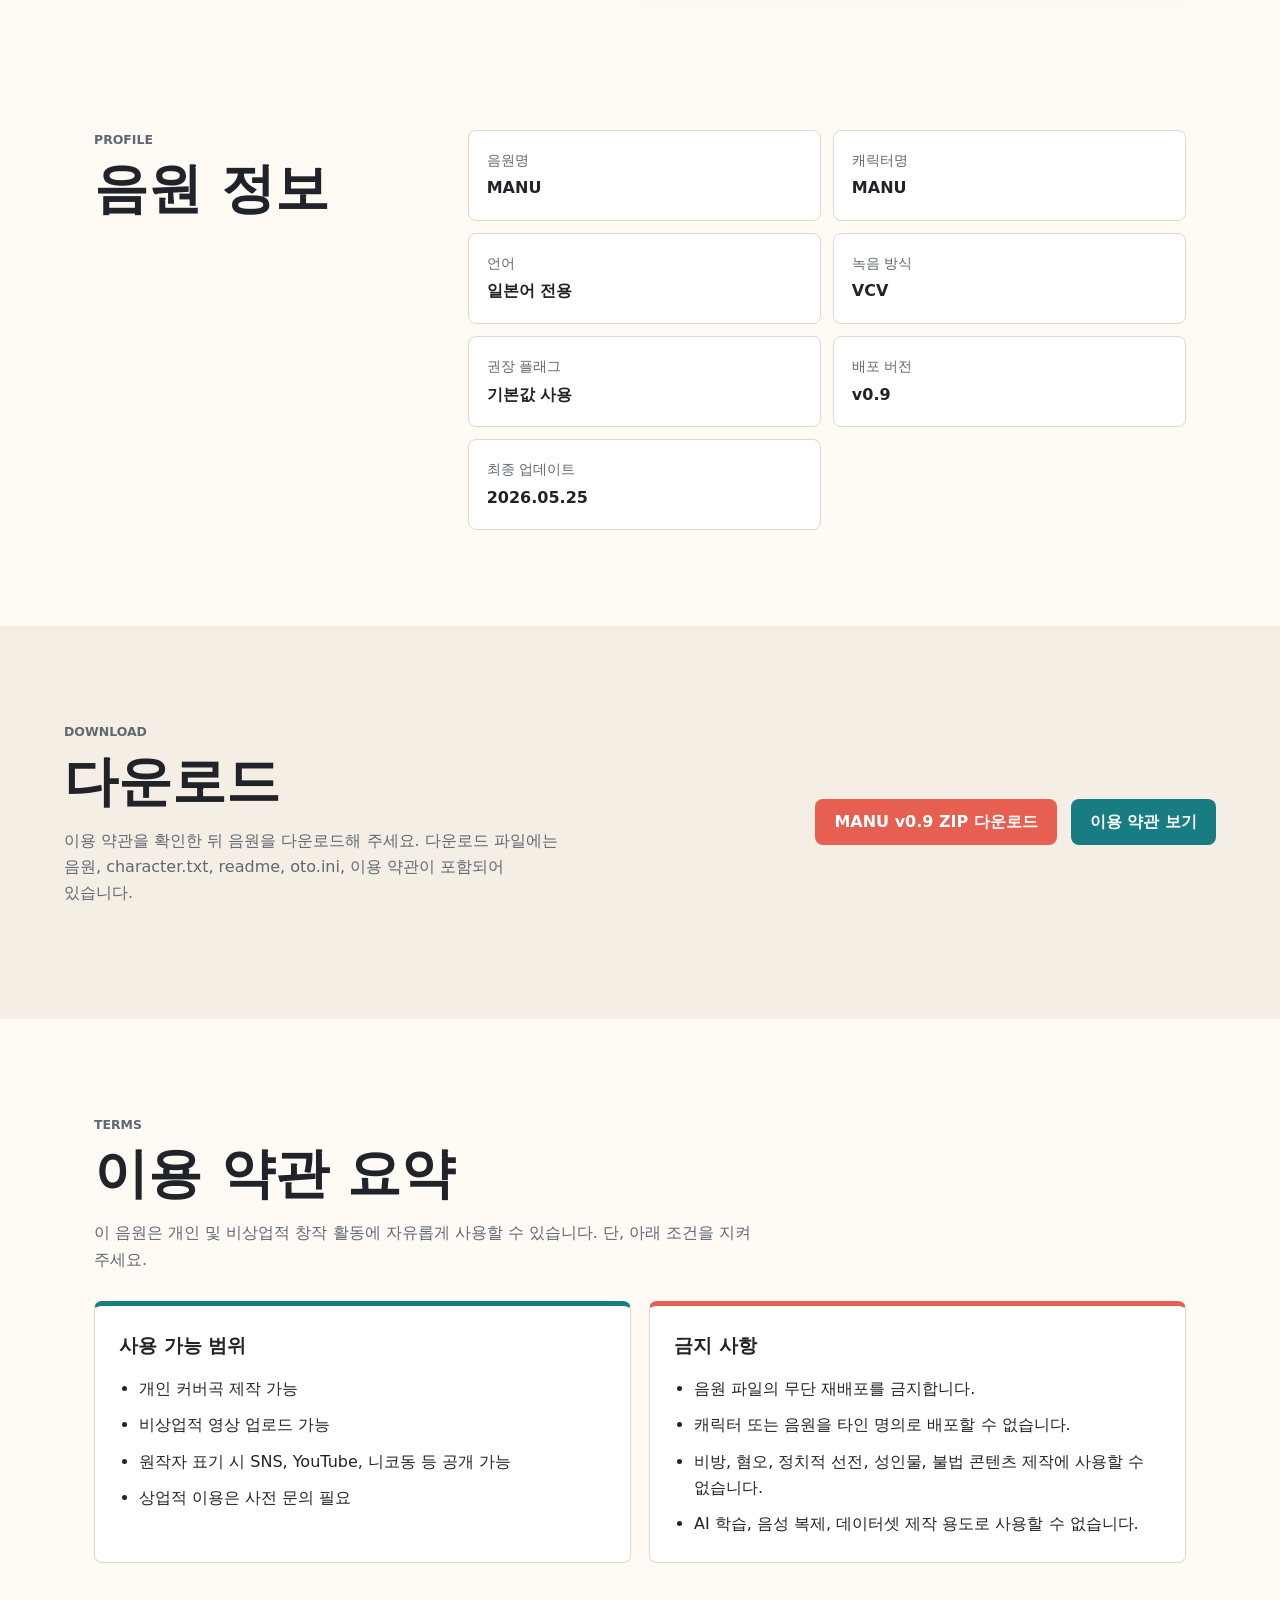
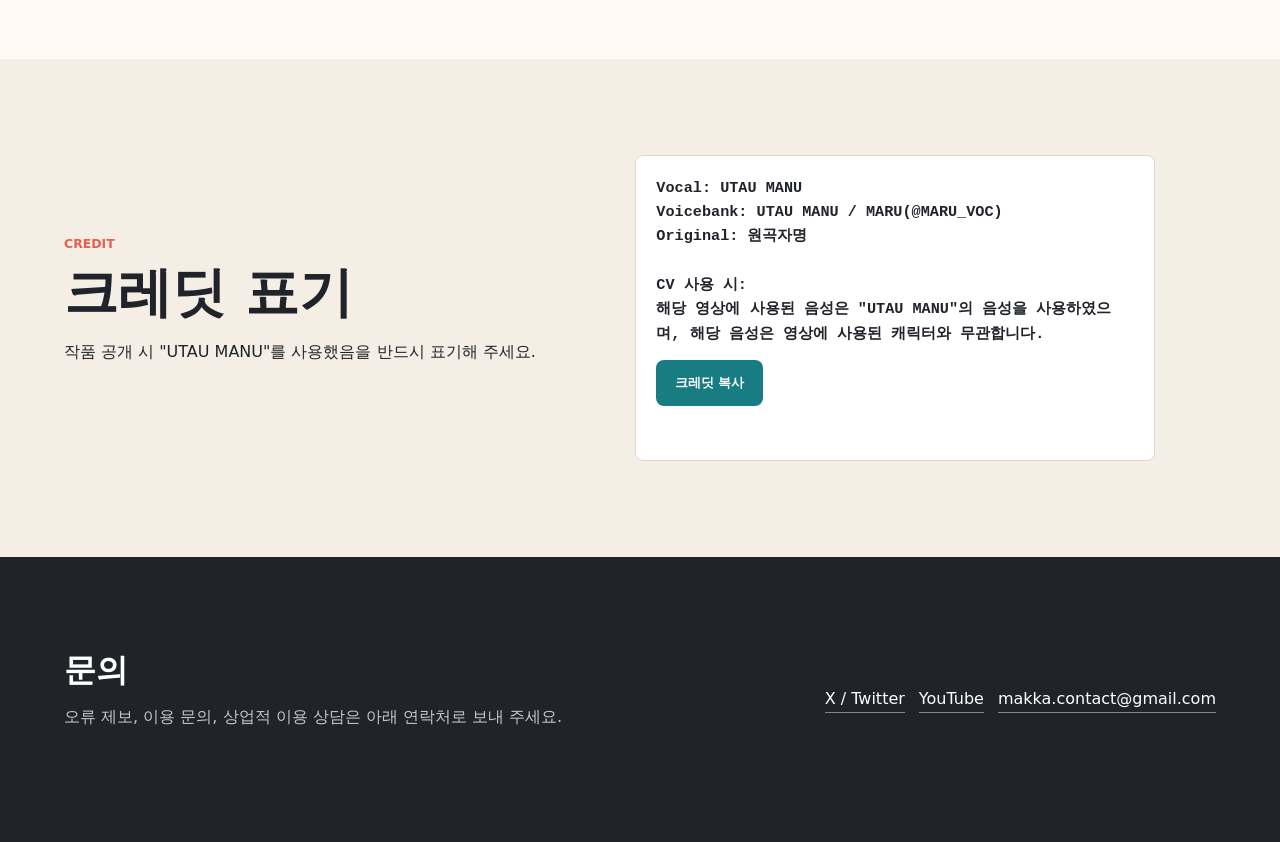
==== commit ebb21c0f: ". ." ====
--- a/index.html
+++ b/index.html
@@ -67,7 +67,7 @@
           <p class="eyebrow">Demo</p>
           <h2 id="demo-title">목소리 미리 듣기</h2>
           <p class="section-copy">
-            아래 영상으로 음색, 발음, 표현 범위를 확인해 주세요. 추후 원하는 YouTube 링크로 교체하면 됩니다.
+            아래 영상으로 음색, 발음, 표현 범위를 확인해 주세요.
           </p>
         </div>
         <div class="demo-panel">
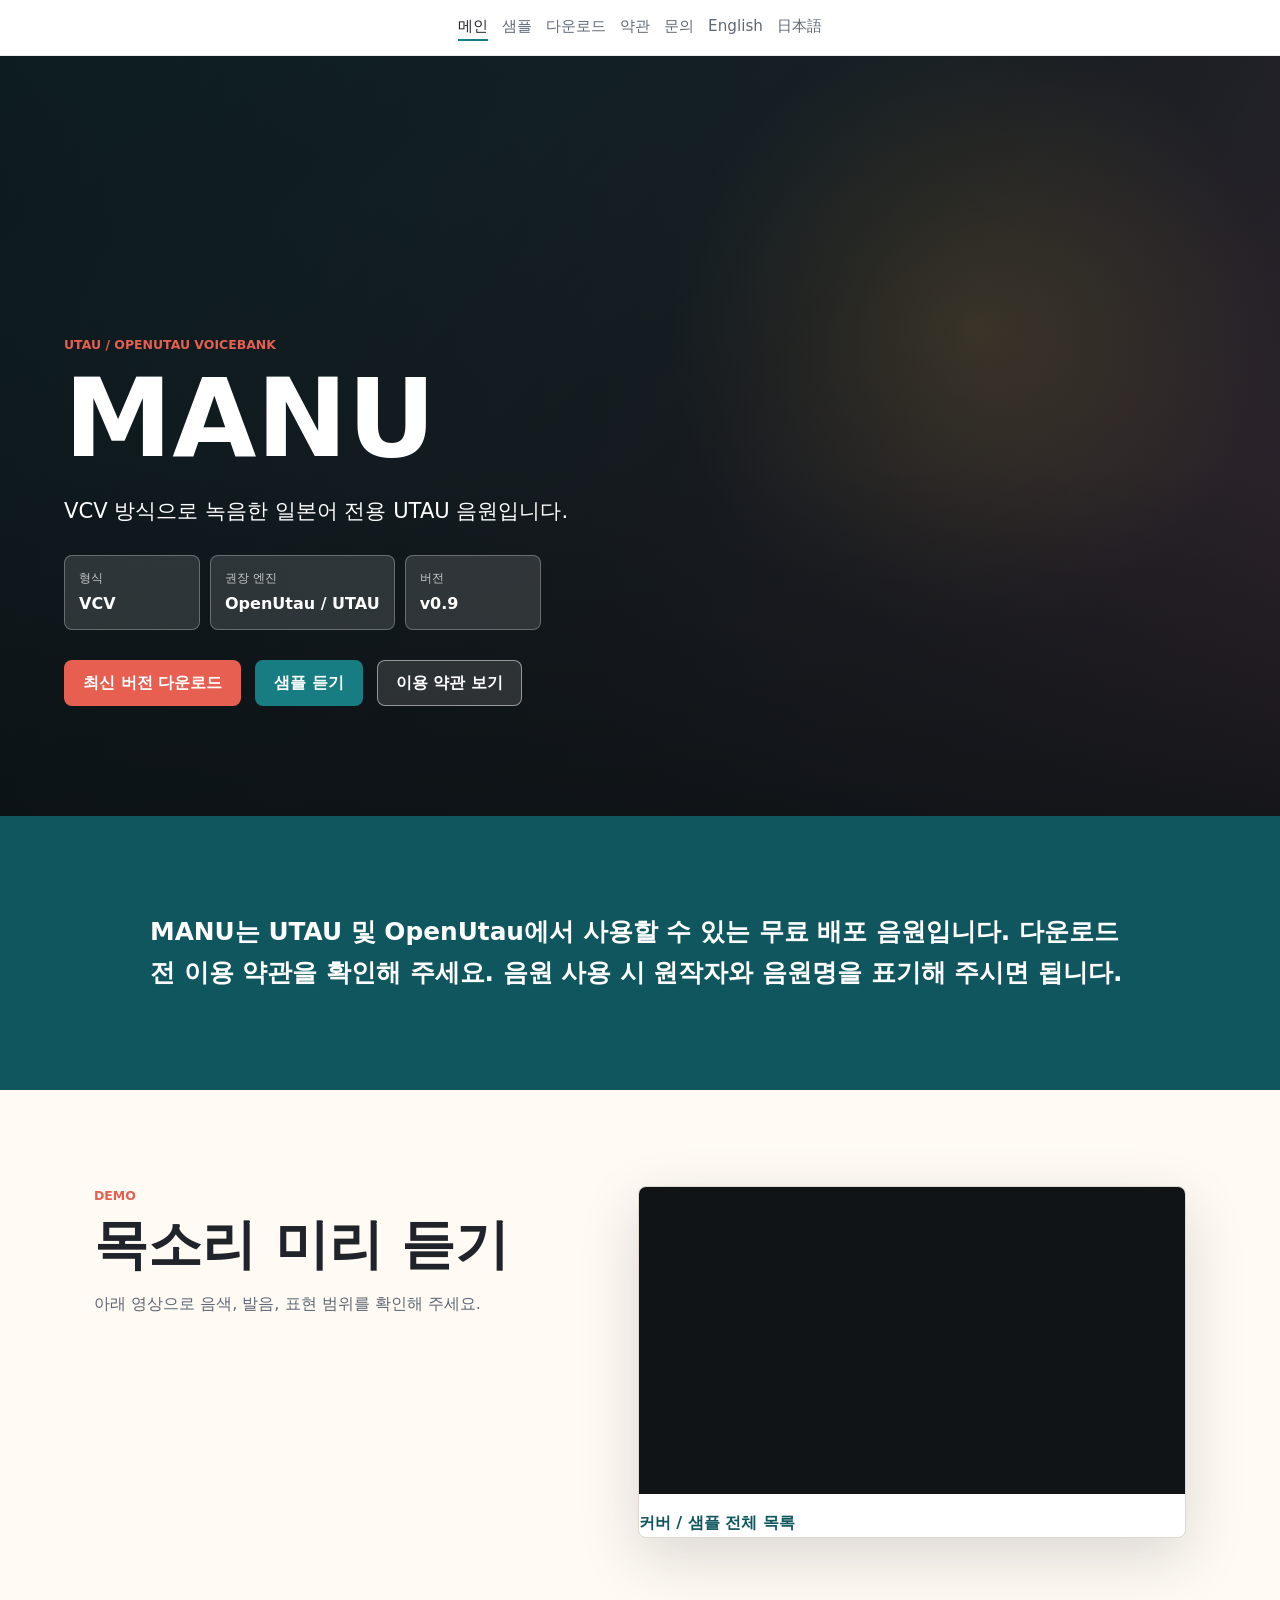
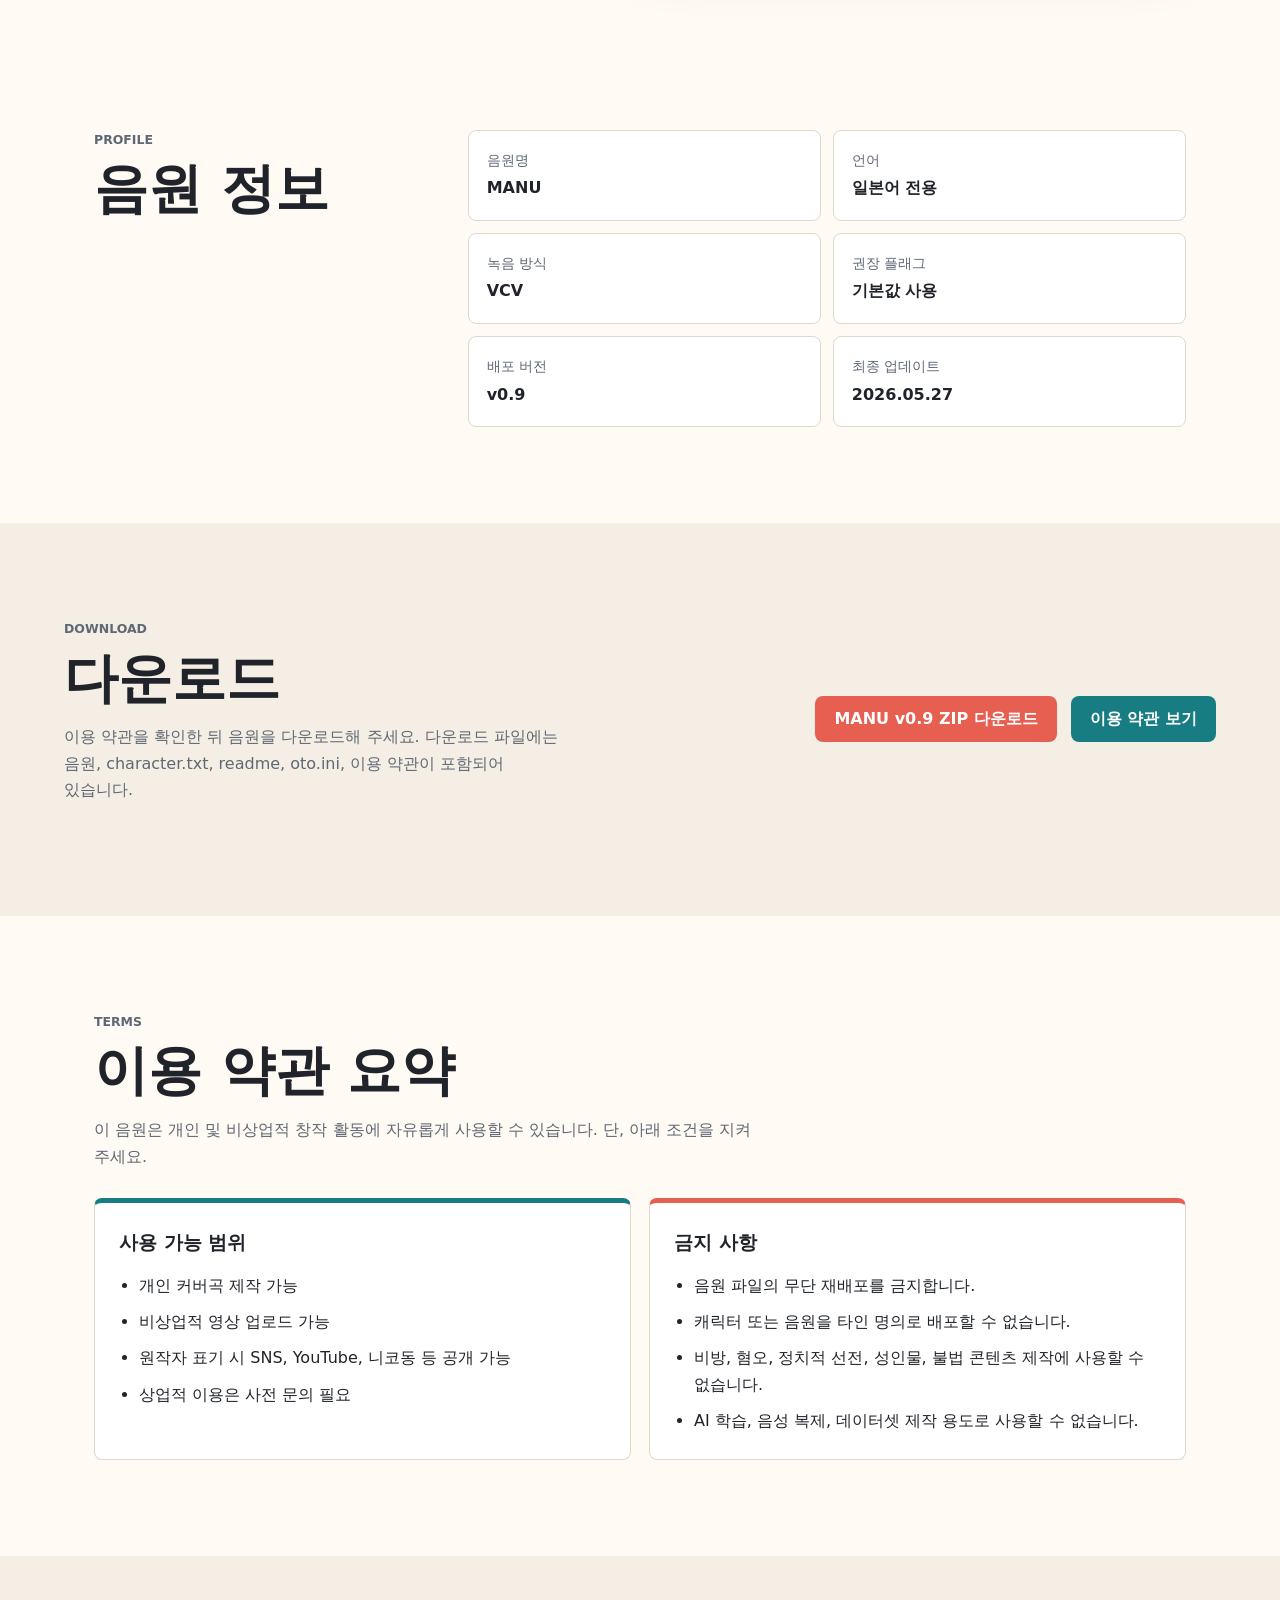
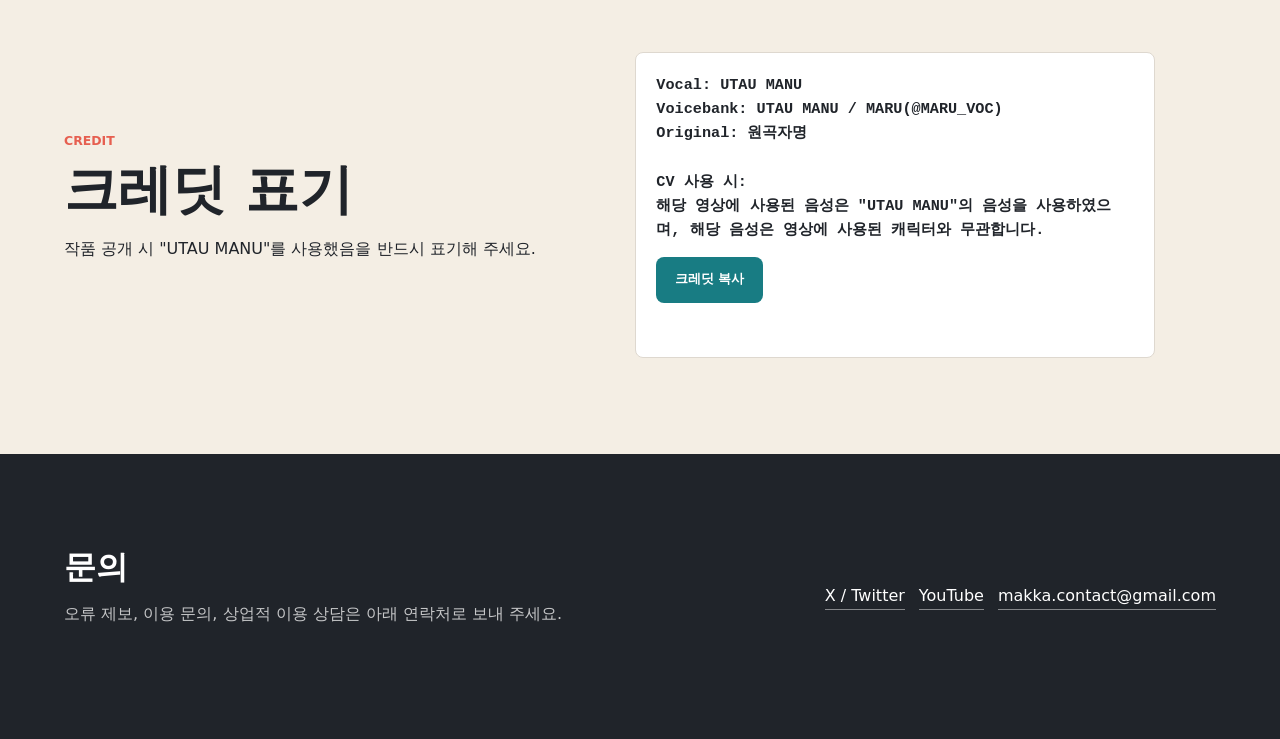
==== commit 95916f09: ". ." ====
--- a/index.html
+++ b/index.html
@@ -75,8 +75,8 @@
             <iframe
               width="560"
               height="315"
-              src="https://www.youtube.com/embed/"
-              title="MANU_DEMO"
+              src="https://www.youtube.com/embed/cZ3BUAfoOeY?si=cuy5mhkI-4xq-e25"
+              title="YouTube video player"
               frameborder="0"
               allow="accelerometer; autoplay; clipboard-write; encrypted-media; gyroscope; picture-in-picture; web-share"
               referrerpolicy="strict-origin-when-cross-origin"
@@ -96,12 +96,11 @@
         </div>
         <dl class="spec-list">
           <div><dt>음원명</dt><dd>MANU</dd></div>
-          <div><dt>캐릭터명</dt><dd>MANU</dd></div>
           <div><dt>언어</dt><dd>일본어 전용</dd></div>
           <div><dt>녹음 방식</dt><dd>VCV</dd></div>
           <div><dt>권장 플래그</dt><dd>기본값 사용</dd></div>
           <div><dt>배포 버전</dt><dd>v0.9</dd></div>
-          <div><dt>최종 업데이트</dt><dd>2026.05.25</dd></div>
+          <div><dt>최종 업데이트</dt><dd>2026.05.27</dd></div>
         </dl>
       </section>
 
